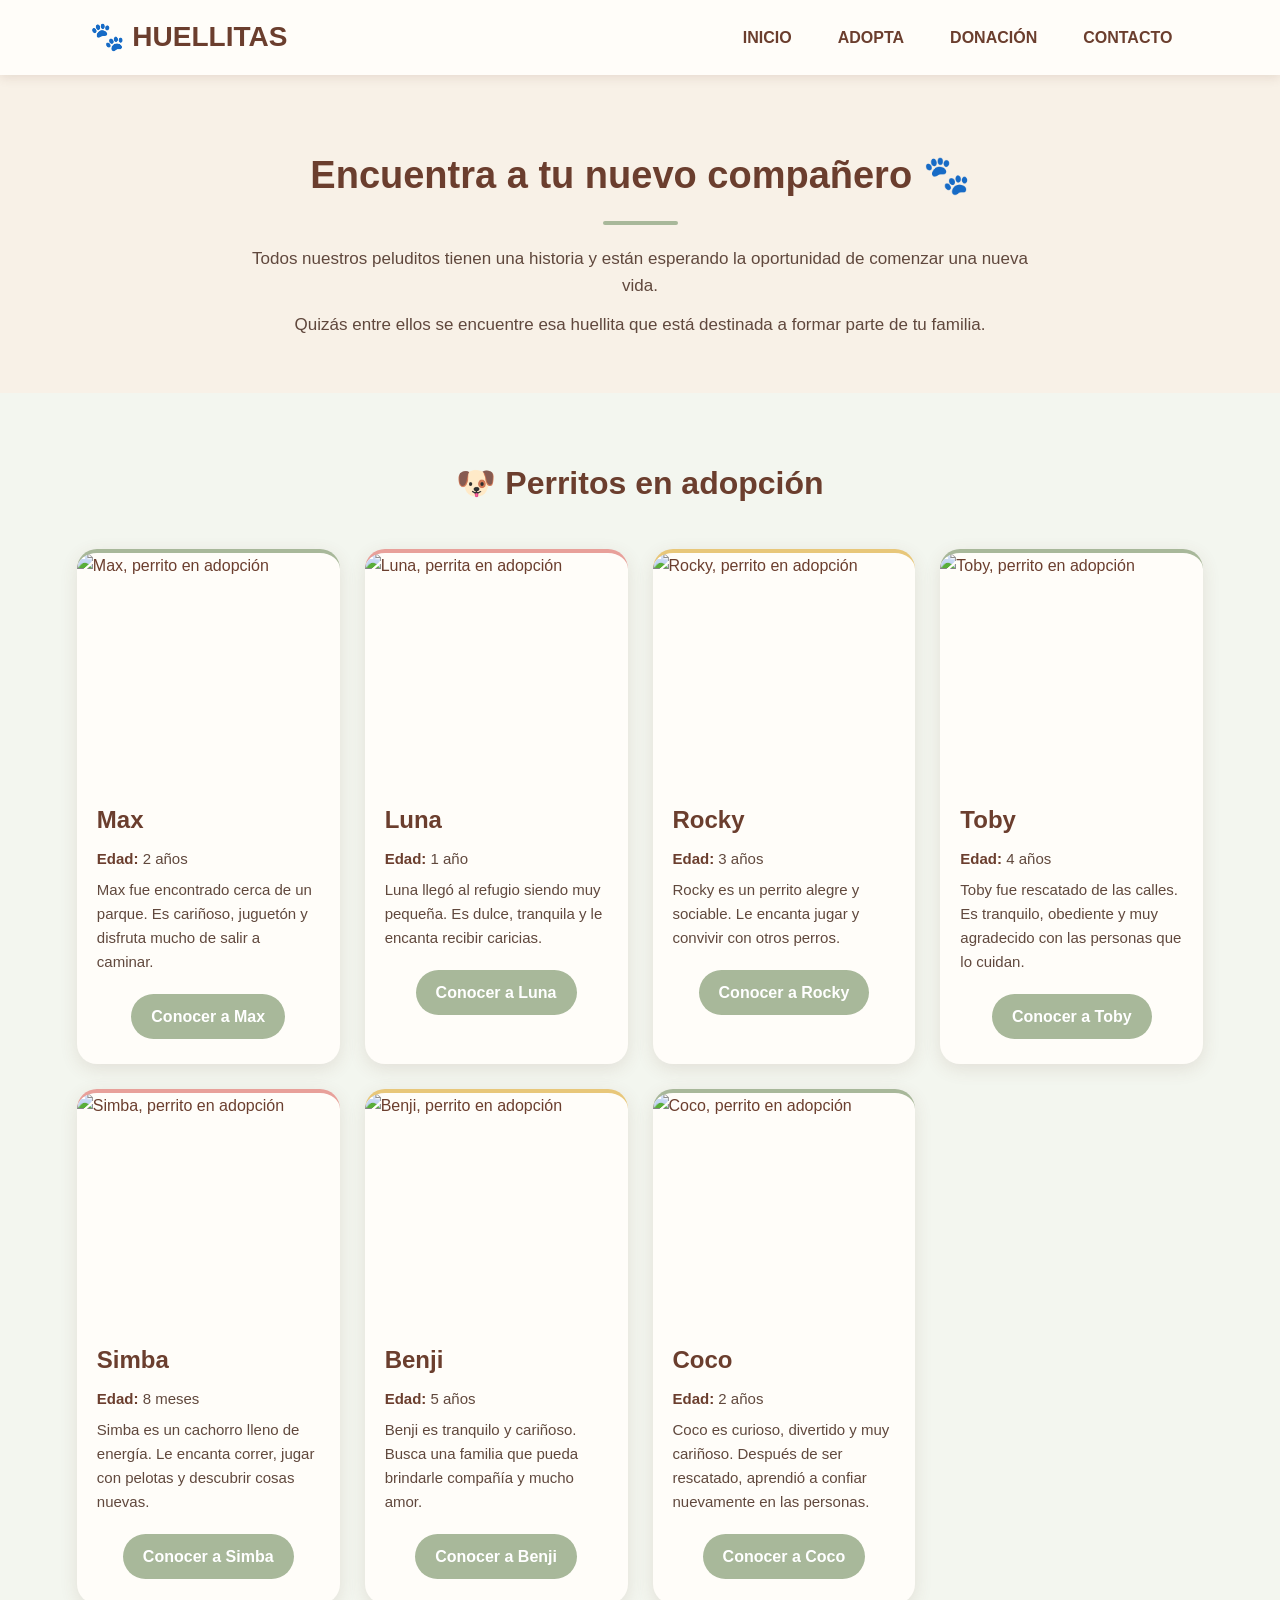
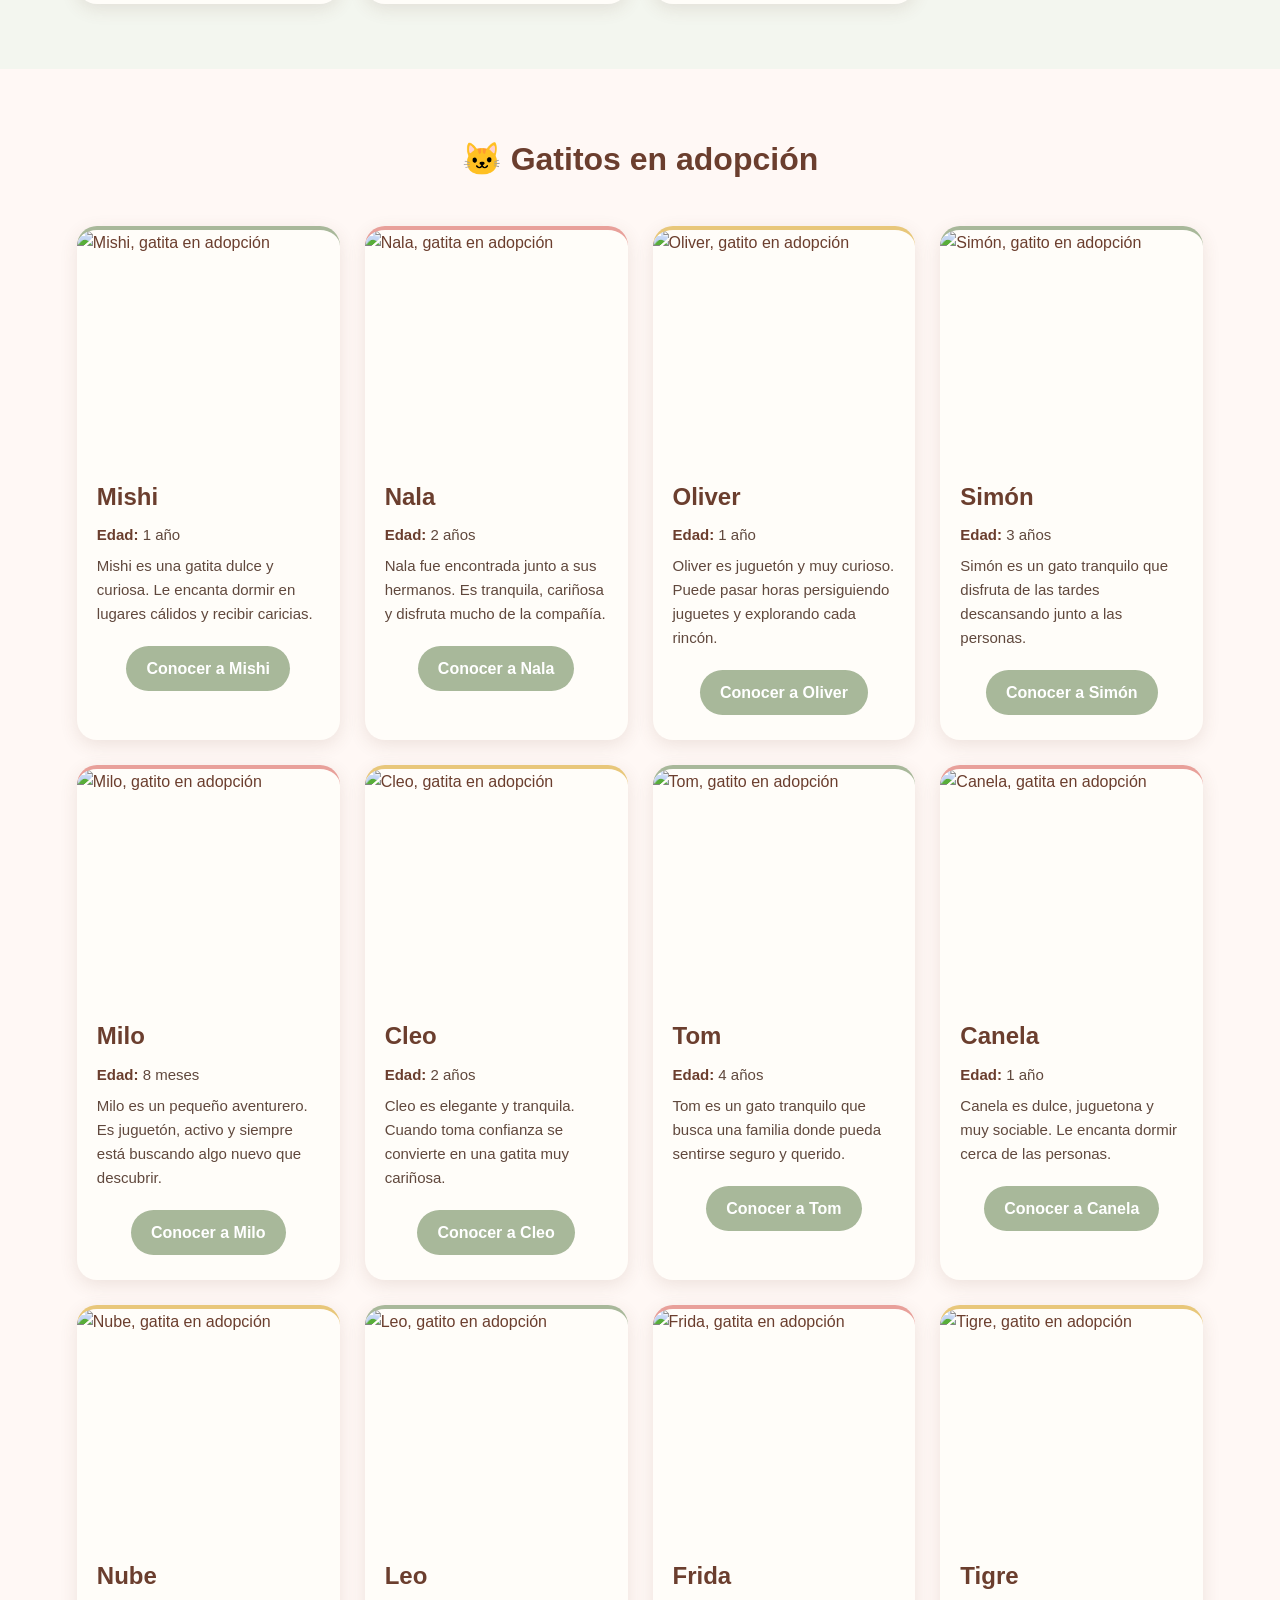
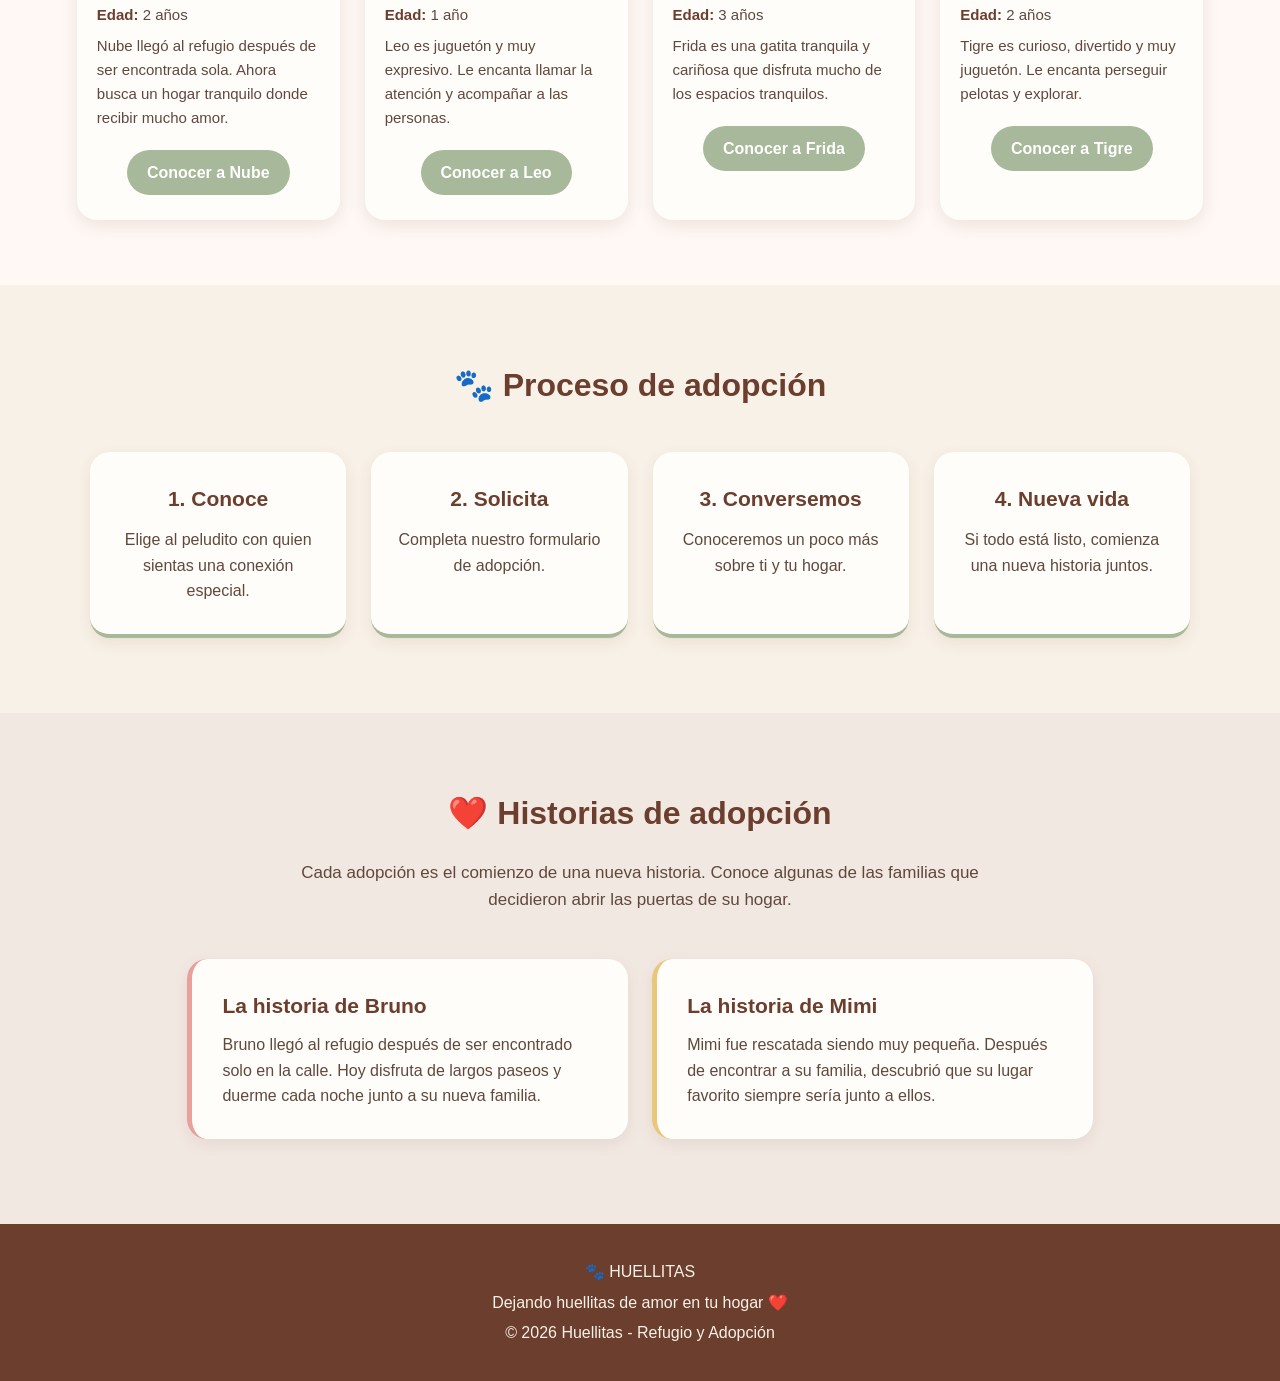
==== adopta.html @ d54c2b48 "Primer avance de Huellitas" ====
<!DOCTYPE html>
<html lang="es">

<head>
    <meta charset="UTF-8">
    <meta name="viewport" content="width=device-width, initial-scale=1.0">

    <title>Adopta | Huellitas</title>

    <link rel="stylesheet" href="/css/adopta.css">
</head>

<body>

    <!-- BARRA DE NAVEGACIÓN -->
    <header>

        <nav>

            <h2>🐾 HUELLITAS</h2>

            <ul>
                <li><a href="index.html">INICIO</a></li>
                <li><a href="adopta.html">ADOPTA</a></li>
                <li><a href="donacion.html">DONACIÓN</a></li>
                <li><a href="contacto.html">CONTACTO</a></li>
            </ul>

        </nav>

    </header>


    <!-- PRESENTACIÓN -->
    <main>

        <section class="introduccion-adopta">

            <h1>Encuentra a tu nuevo compañero 🐾</h1>

            <p>
                Todos nuestros peluditos tienen una historia y están
                esperando la oportunidad de comenzar una nueva vida.
            </p>

            <p>
                Quizás entre ellos se encuentre esa huellita que está
                destinada a formar parte de tu familia.
            </p>

        </section>


        <!-- ==================== -->
        <!--       PERRITOS       -->
        <!-- ==================== -->

        <section class="perritos">

            <h2>🐶 Perritos en adopción</h2>

            <div class="contenedor-mascotas">


                <!-- MAX -->
                <article class="tarjeta-mascota">

                    <img src="/images/perritos/max.jpg"
                         alt="Max, perrito en adopción">

                    <h3>Max</h3>

                    <p><strong>Edad:</strong> 2 años</p>

                    <p>
                        Max fue encontrado cerca de un parque.
                        Es cariñoso, juguetón y disfruta mucho
                        de salir a caminar.
                    </p>

                    <a href="max.html">
                        Conocer a Max
                    </a>

                </article>


                <!-- LUNA -->
                <article class="tarjeta-mascota">

                    <img src="/images/perritos/luna.jpg"
                         alt="Luna, perrita en adopción">

                    <h3>Luna</h3>

                    <p><strong>Edad:</strong> 1 año</p>

                    <p>
                        Luna llegó al refugio siendo muy pequeña.
                        Es dulce, tranquila y le encanta recibir
                        caricias.
                    </p>

                    <a href="luna.html">
                        Conocer a Luna
                    </a>

                </article>


                <!-- ROCKY -->
                <article class="tarjeta-mascota">

                    <img src="/images/perritos/rocky.jpg"
                         alt="Rocky, perrito en adopción">

                    <h3>Rocky</h3>

                    <p><strong>Edad:</strong> 3 años</p>

                    <p>
                        Rocky es un perrito alegre y sociable.
                        Le encanta jugar y convivir con otros
                        perros.
                    </p>

                    <a href="rocky.html">
                        Conocer a Rocky
                    </a>

                </article>


                <!-- TOBY -->
                <article class="tarjeta-mascota">

                    <img src="/images/perritos/toby.jpg"
                         alt="Toby, perrito en adopción">

                    <h3>Toby</h3>

                    <p><strong>Edad:</strong> 4 años</p>

                    <p>
                        Toby fue rescatado de las calles.
                        Es tranquilo, obediente y muy agradecido
                        con las personas que lo cuidan.
                    </p>

                    <a href="toby.html">
                        Conocer a Toby
                    </a>

                </article>


                <!-- SIMBA -->
                <article class="tarjeta-mascota">

                    <img src="/images/perritos/simba.jpg"
                         alt="Simba, perrito en adopción">

                    <h3>Simba</h3>

                    <p><strong>Edad:</strong> 8 meses</p>

                    <p>
                        Simba es un cachorro lleno de energía.
                        Le encanta correr, jugar con pelotas y
                        descubrir cosas nuevas.
                    </p>

                    <a href="simba.html">
                        Conocer a Simba
                    </a>

                </article>


                <!-- BENJI -->
                <article class="tarjeta-mascota">

                    <img src="/images/perritos/benji.jpg"
                         alt="Benji, perrito en adopción">

                    <h3>Benji</h3>

                    <p><strong>Edad:</strong> 5 años</p>

                    <p>
                        Benji es tranquilo y cariñoso.
                        Busca una familia que pueda brindarle
                        compañía y mucho amor.
                    </p>

                    <a href="benji.html">
                        Conocer a Benji
                    </a>

                </article>


                <!-- COCO -->
                <article class="tarjeta-mascota">

                    <img src="/images/perritos/coco.jpg"
                         alt="Coco, perrito en adopción">

                    <h3>Coco</h3>

                    <p><strong>Edad:</strong> 2 años</p>

                    <p>
                        Coco es curioso, divertido y muy cariñoso.
                        Después de ser rescatado, aprendió a confiar
                        nuevamente en las personas.
                    </p>

                    <a href="coco.html">
                        Conocer a Coco
                    </a>

                </article>

            </div>

        </section>


        <!-- ==================== -->
        <!--       GATITOS        -->
        <!-- ==================== -->

        <section class="gatitos">

            <h2>🐱 Gatitos en adopción</h2>

            <div class="contenedor-mascotas">


                <!-- MISHI -->
                <article class="tarjeta-mascota">

                    <img src="/images/gatitos/mishi.jpg"
                         alt="Mishi, gatita en adopción">

                    <h3>Mishi</h3>

                    <p><strong>Edad:</strong> 1 año</p>

                    <p>
                        Mishi es una gatita dulce y curiosa.
                        Le encanta dormir en lugares cálidos
                        y recibir caricias.
                    </p>

                    <a href="mishi.html">
                        Conocer a Mishi
                    </a>

                </article>


                <!-- NALA -->
                <article class="tarjeta-mascota">

                    <img src="/images/gatitos/nala.jpg"
                         alt="Nala, gatita en adopción">

                    <h3>Nala</h3>

                    <p><strong>Edad:</strong> 2 años</p>

                    <p>
                        Nala fue encontrada junto a sus hermanos.
                        Es tranquila, cariñosa y disfruta mucho
                        de la compañía.
                    </p>

                    <a href="nala.html">
                        Conocer a Nala
                    </a>

                </article>


                <!-- OLIVER -->
                <article class="tarjeta-mascota">

                    <img src="/images/gatitos/oliver.jpg"
                         alt="Oliver, gatito en adopción">

                    <h3>Oliver</h3>

                    <p><strong>Edad:</strong> 1 año</p>

                    <p>
                        Oliver es juguetón y muy curioso.
                        Puede pasar horas persiguiendo juguetes
                        y explorando cada rincón.
                    </p>

                    <a href="oliver.html">
                        Conocer a Oliver
                    </a>

                </article>


                <!-- SIMÓN -->
                <article class="tarjeta-mascota">

                    <img src="/images/gatitos/simon.jpg"
                         alt="Simón, gatito en adopción">

                    <h3>Simón</h3>

                    <p><strong>Edad:</strong> 3 años</p>

                    <p>
                        Simón es un gato tranquilo que disfruta
                        de las tardes descansando junto a las
                        personas.
                    </p>

                    <a href="simon.html">
                        Conocer a Simón
                    </a>

                </article>


                <!-- MILO -->
                <article class="tarjeta-mascota">

                    <img src="/images/gatitos/milo.jpg"
                         alt="Milo, gatito en adopción">

                    <h3>Milo</h3>

                    <p><strong>Edad:</strong> 8 meses</p>

                    <p>
                        Milo es un pequeño aventurero.
                        Es juguetón, activo y siempre está
                        buscando algo nuevo que descubrir.
                    </p>

                    <a href="milo.html">
                        Conocer a Milo
                    </a>

                </article>


                <!-- CLEO -->
                <article class="tarjeta-mascota">

                    <img src="/images/gatitos/cleo.jpg"
                         alt="Cleo, gatita en adopción">

                    <h3>Cleo</h3>

                    <p><strong>Edad:</strong> 2 años</p>

                    <p>
                        Cleo es elegante y tranquila.
                        Cuando toma confianza se convierte
                        en una gatita muy cariñosa.
                    </p>

                    <a href="cleo.html">
                        Conocer a Cleo
                    </a>

                </article>


                <!-- TOM -->
                <article class="tarjeta-mascota">

                    <img src="/images/gatitos/tom.jpg"
                         alt="Tom, gatito en adopción">

                    <h3>Tom</h3>

                    <p><strong>Edad:</strong> 4 años</p>

                    <p>
                        Tom es un gato tranquilo que busca
                        una familia donde pueda sentirse
                        seguro y querido.
                    </p>

                    <a href="tom.html">
                        Conocer a Tom
                    </a>

                </article>


                <!-- CANELA -->
                <article class="tarjeta-mascota">

                    <img src="/images/gatitos/canela.jpg"
                         alt="Canela, gatita en adopción">

                    <h3>Canela</h3>

                    <p><strong>Edad:</strong> 1 año</p>

                    <p>
                        Canela es dulce, juguetona y muy
                        sociable. Le encanta dormir cerca
                        de las personas.
                    </p>

                    <a href="canela.html">
                        Conocer a Canela
                    </a>

                </article>


                <!-- NUBE -->
                <article class="tarjeta-mascota">

                    <img src="/images/gatitos/nube.jpg"
                         alt="Nube, gatita en adopción">

                    <h3>Nube</h3>

                    <p><strong>Edad:</strong> 2 años</p>

                    <p>
                        Nube llegó al refugio después de ser
                        encontrada sola. Ahora busca un hogar
                        tranquilo donde recibir mucho amor.
                    </p>

                    <a href="nube.html">
                        Conocer a Nube
                    </a>

                </article>


                <!-- LEO -->
                <article class="tarjeta-mascota">

                    <img src="/images/gatitos/leo.jpg"
                         alt="Leo, gatito en adopción">

                    <h3>Leo</h3>

                    <p><strong>Edad:</strong> 1 año</p>

                    <p>
                        Leo es juguetón y muy expresivo.
                        Le encanta llamar la atención y
                        acompañar a las personas.
                    </p>

                    <a href="leo.html">
                        Conocer a Leo
                    </a>

                </article>


                <!-- FRIDA -->
                <article class="tarjeta-mascota">

                    <img src="/images/gatitos/frida.jpg"
                         alt="Frida, gatita en adopción">

                    <h3>Frida</h3>

                    <p><strong>Edad:</strong> 3 años</p>

                    <p>
                        Frida es una gatita tranquila y
                        cariñosa que disfruta mucho de los
                        espacios tranquilos.
                    </p>

                    <a href="frida.html">
                        Conocer a Frida
                    </a>

                </article>


                <!-- TIGRE -->
                <article class="tarjeta-mascota">

                    <img src="/images/gatitos/tigre.jpg"
                         alt="Tigre, gatito en adopción">

                    <h3>Tigre</h3>

                    <p><strong>Edad:</strong> 2 años</p>

                    <p>
                        Tigre es curioso, divertido y muy
                        juguetón. Le encanta perseguir
                        pelotas y explorar.
                    </p>

                    <a href="tigre.html">
                        Conocer a Tigre
                    </a>

                </article>

            </div>

        </section>


        <!-- PROCESO DE ADOPCIÓN -->

        <section class="proceso-adopcion">

            <h2>🐾 Proceso de adopción</h2>

            <div class="pasos">

                <article>
                    <h3>1. Conoce</h3>
                    <p>
                        Elige al peludito con quien sientas
                        una conexión especial.
                    </p>
                </article>

                <article>
                    <h3>2. Solicita</h3>
                    <p>
                        Completa nuestro formulario de
                        adopción.
                    </p>
                </article>

                <article>
                    <h3>3. Conversemos</h3>
                    <p>
                        Conoceremos un poco más sobre ti
                        y tu hogar.
                    </p>
                </article>

                <article>
                    <h3>4. Nueva vida</h3>
                    <p>
                        Si todo está listo, comienza una
                        nueva historia juntos.
                    </p>
                </article>

            </div>

        </section>


        <!-- HISTORIAS DE ADOPCIÓN -->

        <section class="historias-adopcion">

            <h2>❤️ Historias de adopción</h2>

            <p>
                Cada adopción es el comienzo de una nueva historia.
                Conoce algunas de las familias que decidieron abrir
                las puertas de su hogar.
            </p>

            <article>
                <h3>La historia de Bruno</h3>

                <p>
                    Bruno llegó al refugio después de ser encontrado
                    solo en la calle. Hoy disfruta de largos paseos
                    y duerme cada noche junto a su nueva familia.
                </p>
            </article>

            <article>
                <h3>La historia de Mimi</h3>

                <p>
                    Mimi fue rescatada siendo muy pequeña.
                    Después de encontrar a su familia, descubrió
                    que su lugar favorito siempre sería junto a ellos.
                </p>
            </article>

        </section>

    </main>


    <!-- PIE DE PÁGINA -->

    <footer>

        <p>🐾 HUELLITAS</p>

        <p>Dejando huellitas de amor en tu hogar ❤️</p>

        <p>© 2026 Huellitas - Refugio y Adopción</p>

    </footer>

</body>

</html>
---- css/adopta.css ----
/* ============================= */
/*      PALETA DE HUELLITAS      */
/* ============================= */

:root {
    --marron: #6B3E2E;
    --crema: #F8F1E7;
    --durazno: #E9A77B;
    --verde: #A8B89A;
    --verde-claro: #E8F0E4;
    --rosa: #E8A09A;
    --azul: #9EADD0;
    --amarillo: #E8C77A;
    --blanco: #FFFDF9;
}


/* ============================= */
/*      CONFIGURACIÓN GENERAL    */
/* ============================= */

* {
    box-sizing: border-box;
    margin: 0;
    padding: 0;
}

body {
    background-color: var(--crema);
    color: var(--marron);
    font-family: Arial, sans-serif;
    line-height: 1.6;
}


/* ============================= */
/*       BARRA DE NAVEGACIÓN     */
/* ============================= */

header {
    background-color: var(--blanco);
    padding: 15px 7%;
    box-shadow: 0 3px 10px rgba(107, 62, 46, 0.12);
}

nav {
    display: flex;
    align-items: center;
    justify-content: space-between;

    max-width: 1200px;
    margin: auto;
}

nav h2 {
    color: var(--marron);
    font-size: 28px;
}

nav ul {
    list-style: none;

    display: flex;
    gap: 10px;
}

nav ul li a {
    text-decoration: none;

    color: var(--marron);
    font-weight: bold;

    padding: 10px 18px;

    border-radius: 25px;

    transition: 0.3s;
}

nav ul li a:hover {
    background-color: var(--verde);
    color: white;
}


/* ============================= */
/*       INTRODUCCIÓN ADOPTA     */
/* ============================= */

.introduccion-adopta {
    text-align: center;

    max-width: 850px;

    margin: 70px auto 55px;

    padding: 0 25px;
}

.introduccion-adopta h1 {
    color: var(--marron);

    font-size: 38px;

    margin-bottom: 20px;
}

.introduccion-adopta h1::after {
    content: "";

    display: block;

    width: 75px;
    height: 4px;

    background-color: var(--verde);

    margin: 15px auto;

    border-radius: 10px;
}

.introduccion-adopta p {
    color: #60483D;

    font-size: 17px;

    margin-bottom: 12px;
}


/* ============================= */
/*       SECCIÓN PERRITOS        */
/* ============================= */

.perritos {
    padding: 65px 6%;

    background-color: #F3F6EF;
}

.perritos > h2,
.gatitos > h2 {
    text-align: center;

    color: var(--marron);

    font-size: 32px;

    margin-bottom: 40px;
}


/* ============================= */
/*        SECCIÓN GATITOS        */
/* ============================= */

.gatitos {
    padding: 65px 6%;

    background-color: #FFF8F5;
}


/* ============================= */
/*       CONTENEDOR TARJETAS     */
/* ============================= */

.contenedor-mascotas {
    display: grid;

    grid-template-columns: repeat(4, 1fr);

    gap: 25px;

    max-width: 1250px;

    margin: auto;
}


/* ============================= */
/*       TARJETAS MASCOTAS       */
/* ============================= */

.tarjeta-mascota {
    background-color: var(--blanco);

    border-radius: 20px;

    overflow: hidden;

    box-shadow: 0 5px 18px rgba(107, 62, 46, 0.12);

    transition: transform 0.3s, box-shadow 0.3s;

    padding-bottom: 25px;
}


/* Efecto al pasar el mouse */

.tarjeta-mascota:hover {
    transform: translateY(-8px);

    box-shadow: 0 10px 25px rgba(107, 62, 46, 0.18);
}


/* ============================= */
/*            IMÁGENES           */
/* ============================= */

.tarjeta-mascota img {
    width: 100%;

    height: 230px;

    object-fit: cover;

    display: block;
}


/* ============================= */
/*       INFORMACIÓN TARJETA     */
/* ============================= */

.tarjeta-mascota h3 {
    color: var(--marron);

    font-size: 24px;

    margin: 18px 20px 5px;
}

.tarjeta-mascota p {
    color: #60483D;

    font-size: 15px;

    margin: 7px 20px;
}

.tarjeta-mascota p strong {
    color: var(--marron);
}


/* ============================= */
/*       BOTÓN CONOCER            */
/* ============================= */

.tarjeta-mascota a {
    display: block;

    width: fit-content;

    margin: 20px auto 0;

    padding: 10px 20px;

    background-color: var(--verde);

    color: white;

    text-decoration: none;

    font-weight: bold;

    border-radius: 25px;

    transition: 0.3s;
}

.tarjeta-mascota a:hover {
    background-color: var(--marron);

    transform: translateY(-2px);
}


/* ============================= */
/*    COLORES ALTERNADOS          */
/* ============================= */

/* Algunas tarjetas tendrán pequeños detalles de otros colores */

.tarjeta-mascota:nth-child(3n + 1) {
    border-top: 4px solid var(--verde);
}

.tarjeta-mascota:nth-child(3n + 2) {
    border-top: 4px solid var(--rosa);
}

.tarjeta-mascota:nth-child(3n + 3) {
    border-top: 4px solid var(--amarillo);
}


/* ============================= */
/*       PROCESO ADOPCIÓN        */
/* ============================= */

.proceso-adopcion {
    padding: 75px 6%;

    background-color: var(--crema);

    text-align: center;
}

.proceso-adopcion h2 {
    color: var(--marron);

    font-size: 32px;

    margin-bottom: 40px;
}


/* Contenedor de pasos */

.pasos {
    display: grid;

    grid-template-columns: repeat(4, 1fr);

    gap: 25px;

    max-width: 1100px;

    margin: auto;
}


/* Cada paso */

.pasos article {
    background-color: var(--blanco);

    padding: 30px 20px;

    border-radius: 20px;

    box-shadow: 0 5px 15px rgba(107, 62, 46, 0.09);

    border-bottom: 4px solid var(--verde);

    transition: 0.3s;
}

.pasos article:hover {
    transform: translateY(-5px);
}

.pasos h3 {
    color: var(--marron);

    font-size: 21px;

    margin-bottom: 12px;
}

.pasos p {
    color: #60483D;
}


/* ============================= */
/*      HISTORIAS DE ADOPCIÓN    */
/* ============================= */

.historias-adopcion {
    padding: 75px 7%;

    background-color: #F2E8E2;

    text-align: center;
}

.historias-adopcion h2 {
    color: var(--marron);

    font-size: 32px;

    margin-bottom: 20px;
}

.historias-adopcion > p {
    max-width: 700px;

    margin: 0 auto 35px;

    color: #60483D;

    font-size: 17px;
}


/* Historias */

.historias-adopcion article {
    display: inline-block;

    vertical-align: top;

    width: 40%;

    margin: 10px;

    padding: 30px;

    background-color: var(--blanco);

    border-radius: 20px;

    text-align: left;

    box-shadow: 0 5px 15px rgba(107, 62, 46, 0.09);

    border-left: 5px solid var(--rosa);
}

.historias-adopcion article:nth-of-type(2) {
    border-left-color: var(--amarillo);
}

.historias-adopcion article h3 {
    color: var(--marron);

    margin-bottom: 10px;

    font-size: 21px;
}

.historias-adopcion article p {
    color: #60483D;
}


/* ============================= */
/*             FOOTER            */
/* ============================= */

footer {
    background-color: var(--marron);

    color: var(--crema);

    text-align: center;

    padding: 30px 20px;
}

footer p {
    margin: 5px;
}


/* ============================= */
/*          TABLET                */
/* ============================= */

@media (max-width: 1050px) {

    .contenedor-mascotas {
        grid-template-columns: repeat(3, 1fr);
    }

    .pasos {
        grid-template-columns: repeat(2, 1fr);
    }
}


/* ============================= */
/*          TABLET PEQUEÑA        */
/* ============================= */

@media (max-width: 750px) {

    nav {
        flex-direction: column;

        gap: 15px;
    }

    nav ul {
        flex-wrap: wrap;

        justify-content: center;
    }

    .contenedor-mascotas {
        grid-template-columns: repeat(2, 1fr);
    }

    .historias-adopcion article {
        width: 80%;
    }
}


/* ============================= */
/*           CELULAR              */
/* ============================= */

@media (max-width: 500px) {

    nav h2 {
        font-size: 24px;
    }

    nav ul {
        gap: 3px;
    }

    nav ul li a {
        padding: 8px 10px;

        font-size: 13px;
    }

    .introduccion-adopta {
        margin-top: 45px;
    }

    .introduccion-adopta h1 {
        font-size: 29px;
    }

    .perritos,
    .gatitos {
        padding: 50px 20px;
    }

    .perritos > h2,
    .gatitos > h2,
    .proceso-adopcion h2,
    .historias-adopcion h2 {
        font-size: 27px;
    }

    .contenedor-mascotas {
        grid-template-columns: 1fr;
    }

    .tarjeta-mascota {
        max-width: 380px;

        width: 100%;

        margin: auto;
    }

    .tarjeta-mascota img {
        height: 250px;
    }

    .pasos {
        grid-template-columns: 1fr;
    }

    .historias-adopcion article {
        width: 100%;

        margin: 10px 0;
    }

}
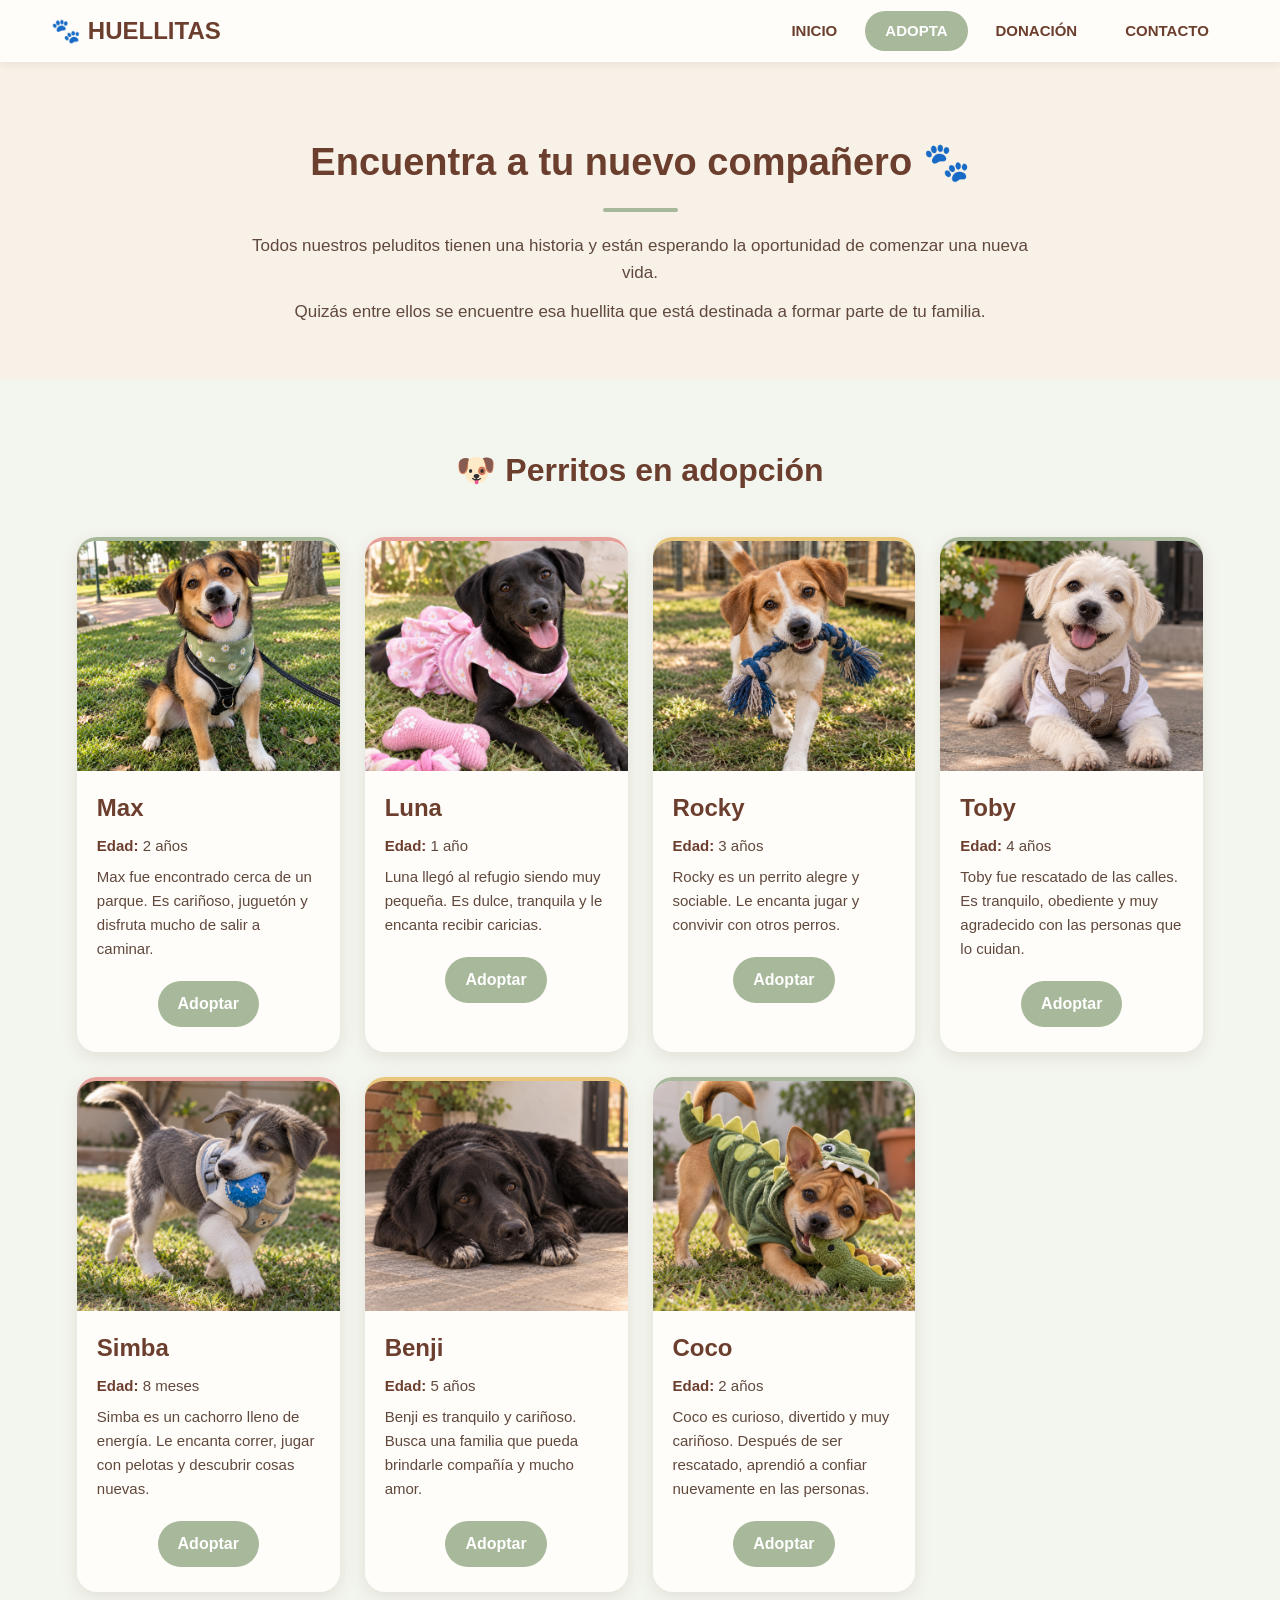
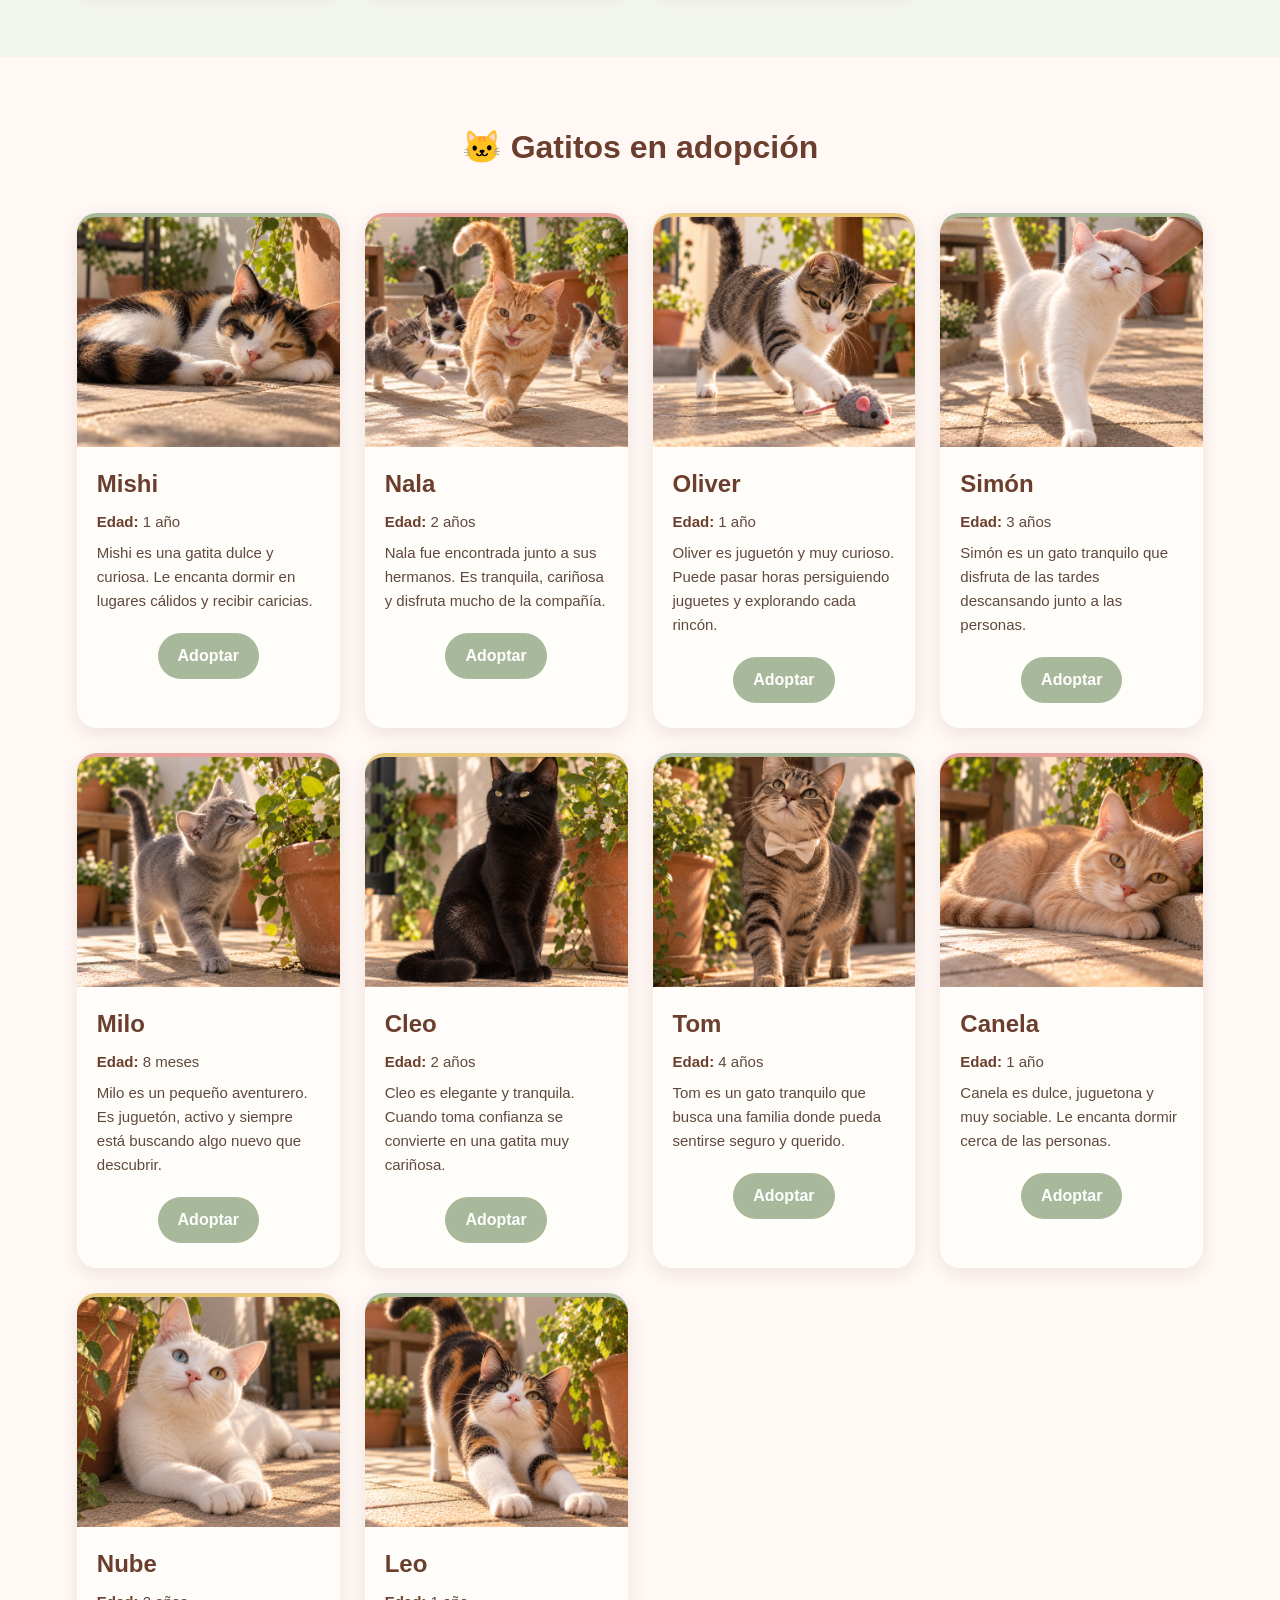
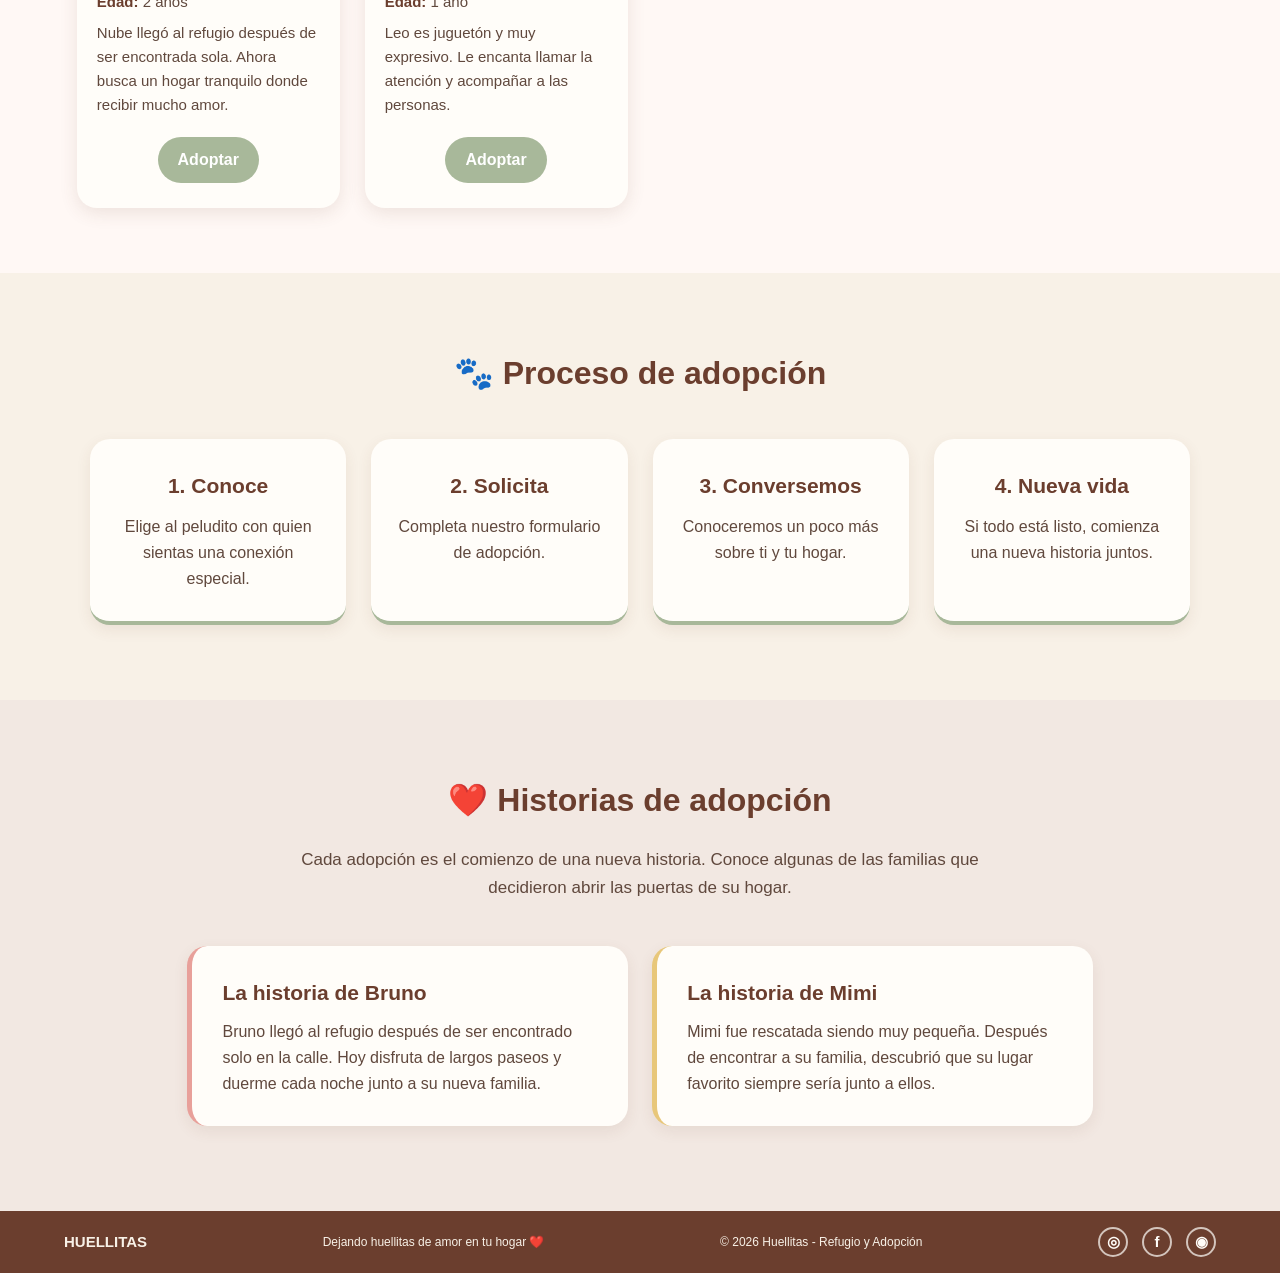
==== commit 949eefb3: "Portadas actualizadas" ====
--- a/adopta.html
+++ b/adopta.html
@@ -4,15 +4,14 @@
 <head>
     <meta charset="UTF-8">
     <meta name="viewport" content="width=device-width, initial-scale=1.0">
-
     <title>Adopta | Huellitas</title>
-
+    <link rel="icon" type="image/png" href="images/favicon.png">
     <link rel="stylesheet" href="/css/adopta.css">
 </head>
 
 <body>
 
-    <!-- BARRA DE NAVEGACIÓN -->
+    <!-- Barra de navegación -->
     <header>
 
         <nav>
@@ -21,7 +20,7 @@
 
             <ul>
                 <li><a href="index.html">INICIO</a></li>
-                <li><a href="adopta.html">ADOPTA</a></li>
+                <li><a href="adopta.html" class="activo">ADOPTA</a></li>
                 <li><a href="donacion.html">DONACIÓN</a></li>
                 <li><a href="contacto.html">CONTACTO</a></li>
             </ul>
@@ -31,7 +30,7 @@
     </header>
 
 
-    <!-- PRESENTACIÓN -->
+    <!-- Presentación -->
     <main>
 
         <section class="introduccion-adopta">
@@ -50,10 +49,7 @@
 
         </section>
 
-
-        <!-- ==================== -->
-        <!--       PERRITOS       -->
-        <!-- ==================== -->
+        <!-- Perritos en adopción -->
 
         <section class="perritos">
 
@@ -65,7 +61,7 @@
                 <!-- MAX -->
                 <article class="tarjeta-mascota">
 
-                    <img src="/images/perritos/max.jpg"
+                    <img src="images/max.png"
                          alt="Max, perrito en adopción">
 
                     <h3>Max</h3>
@@ -78,8 +74,8 @@
                         de salir a caminar.
                     </p>
 
-                    <a href="max.html">
-                        Conocer a Max
+                    <a href="contacto.html">
+                        Adoptar
                     </a>
 
                 </article>
@@ -88,7 +84,7 @@
                 <!-- LUNA -->
                 <article class="tarjeta-mascota">
 
-                    <img src="/images/perritos/luna.jpg"
+                    <img src="images/luna.png"
                          alt="Luna, perrita en adopción">
 
                     <h3>Luna</h3>
@@ -101,8 +97,8 @@
                         caricias.
                     </p>
 
-                    <a href="luna.html">
-                        Conocer a Luna
+                    <a href="contacto.html">
+                        Adoptar
                     </a>
 
                 </article>
@@ -111,7 +107,7 @@
                 <!-- ROCKY -->
                 <article class="tarjeta-mascota">
 
-                    <img src="/images/perritos/rocky.jpg"
+                    <img src="images/rocky.png"
                          alt="Rocky, perrito en adopción">
 
                     <h3>Rocky</h3>
@@ -124,8 +120,8 @@
                         perros.
                     </p>
 
-                    <a href="rocky.html">
-                        Conocer a Rocky
+                    <a href="contacto.html">
+                        Adoptar
                     </a>
 
                 </article>
@@ -134,7 +130,7 @@
                 <!-- TOBY -->
                 <article class="tarjeta-mascota">
 
-                    <img src="/images/perritos/toby.jpg"
+                    <img src="images/toby.png"
                          alt="Toby, perrito en adopción">
 
                     <h3>Toby</h3>
@@ -147,8 +143,8 @@
                         con las personas que lo cuidan.
                     </p>
 
-                    <a href="toby.html">
-                        Conocer a Toby
+                    <a href="contacto.html">
+                        Adoptar
                     </a>
 
                 </article>
@@ -157,7 +153,7 @@
                 <!-- SIMBA -->
                 <article class="tarjeta-mascota">
 
-                    <img src="/images/perritos/simba.jpg"
+                    <img src="images/simba.png"
                          alt="Simba, perrito en adopción">
 
                     <h3>Simba</h3>
@@ -170,8 +166,8 @@
                         descubrir cosas nuevas.
                     </p>
 
-                    <a href="simba.html">
-                        Conocer a Simba
+                    <a href="contacto.html">
+                        Adoptar
                     </a>
 
                 </article>
@@ -180,7 +176,7 @@
                 <!-- BENJI -->
                 <article class="tarjeta-mascota">
 
-                    <img src="/images/perritos/benji.jpg"
+                    <img src="images/benji.png"
                          alt="Benji, perrito en adopción">
 
                     <h3>Benji</h3>
@@ -193,8 +189,8 @@
                         compañía y mucho amor.
                     </p>
 
-                    <a href="benji.html">
-                        Conocer a Benji
+                    <a href="contacto.html">
+                        Adoptar
                     </a>
 
                 </article>
@@ -203,7 +199,7 @@
                 <!-- COCO -->
                 <article class="tarjeta-mascota">
 
-                    <img src="/images/perritos/coco.jpg"
+                    <img src="images/coco.png"
                          alt="Coco, perrito en adopción">
 
                     <h3>Coco</h3>
@@ -216,8 +212,8 @@
                         nuevamente en las personas.
                     </p>
 
-                    <a href="coco.html">
-                        Conocer a Coco
+                    <a href="contacto.html">
+                        Adoptar
                     </a>
 
                 </article>
@@ -226,10 +222,7 @@
 
         </section>
 
-
-        <!-- ==================== -->
-        <!--       GATITOS        -->
-        <!-- ==================== -->
+        <!-- Gatitos en adopción -->
 
         <section class="gatitos">
 
@@ -241,7 +234,7 @@
                 <!-- MISHI -->
                 <article class="tarjeta-mascota">
 
-                    <img src="/images/gatitos/mishi.jpg"
+                    <img src="images/mishi.png"
                          alt="Mishi, gatita en adopción">
 
                     <h3>Mishi</h3>
@@ -254,8 +247,8 @@
                         y recibir caricias.
                     </p>
 
-                    <a href="mishi.html">
-                        Conocer a Mishi
+                    <a href="contacto.html">
+                        Adoptar
                     </a>
 
                 </article>
@@ -264,7 +257,7 @@
                 <!-- NALA -->
                 <article class="tarjeta-mascota">
 
-                    <img src="/images/gatitos/nala.jpg"
+                    <img src="images/nala.png"
                          alt="Nala, gatita en adopción">
 
                     <h3>Nala</h3>
@@ -277,8 +270,8 @@
                         de la compañía.
                     </p>
 
-                    <a href="nala.html">
-                        Conocer a Nala
+                    <a href="contacto.html">
+                        Adoptar
                     </a>
 
                 </article>
@@ -287,7 +280,7 @@
                 <!-- OLIVER -->
                 <article class="tarjeta-mascota">
 
-                    <img src="/images/gatitos/oliver.jpg"
+                    <img src="images/oliver.png"
                          alt="Oliver, gatito en adopción">
 
                     <h3>Oliver</h3>
@@ -300,8 +293,8 @@
                         y explorando cada rincón.
                     </p>
 
-                    <a href="oliver.html">
-                        Conocer a Oliver
+                    <a href="contacto.html">
+                        Adoptar
                     </a>
 
                 </article>
@@ -310,7 +303,7 @@
                 <!-- SIMÓN -->
                 <article class="tarjeta-mascota">
 
-                    <img src="/images/gatitos/simon.jpg"
+                    <img src="images/simon.png"
                          alt="Simón, gatito en adopción">
 
                     <h3>Simón</h3>
@@ -323,8 +316,8 @@
                         personas.
                     </p>
 
-                    <a href="simon.html">
-                        Conocer a Simón
+                    <a href="contacto.html">
+                        Adoptar
                     </a>
 
                 </article>
@@ -333,7 +326,7 @@
                 <!-- MILO -->
                 <article class="tarjeta-mascota">
 
-                    <img src="/images/gatitos/milo.jpg"
+                    <img src="images/milo.png"
                          alt="Milo, gatito en adopción">
 
                     <h3>Milo</h3>
@@ -346,8 +339,8 @@
                         buscando algo nuevo que descubrir.
                     </p>
 
-                    <a href="milo.html">
-                        Conocer a Milo
+                    <a href="contacto.html">
+                        Adoptar
                     </a>
 
                 </article>
@@ -356,7 +349,7 @@
                 <!-- CLEO -->
                 <article class="tarjeta-mascota">
 
-                    <img src="/images/gatitos/cleo.jpg"
+                    <img src="/images/cleo.png"
                          alt="Cleo, gatita en adopción">
 
                     <h3>Cleo</h3>
@@ -369,8 +362,8 @@
                         en una gatita muy cariñosa.
                     </p>
 
-                    <a href="cleo.html">
-                        Conocer a Cleo
+                    <a href="contacto.html">
+                        Adoptar
                     </a>
 
                 </article>
@@ -379,7 +372,7 @@
                 <!-- TOM -->
                 <article class="tarjeta-mascota">
 
-                    <img src="/images/gatitos/tom.jpg"
+                    <img src="images/tom.png"
                          alt="Tom, gatito en adopción">
 
                     <h3>Tom</h3>
@@ -392,8 +385,8 @@
                         seguro y querido.
                     </p>
 
-                    <a href="tom.html">
-                        Conocer a Tom
+                    <a href="contacto.html">
+                        Adoptar
                     </a>
 
                 </article>
@@ -402,7 +395,7 @@
                 <!-- CANELA -->
                 <article class="tarjeta-mascota">
 
-                    <img src="/images/gatitos/canela.jpg"
+                    <img src="images/canela.png"
                          alt="Canela, gatita en adopción">
 
                     <h3>Canela</h3>
@@ -415,8 +408,8 @@
                         de las personas.
                     </p>
 
-                    <a href="canela.html">
-                        Conocer a Canela
+                    <a href="contacto.html">
+                        Adoptar
                     </a>
 
                 </article>
@@ -425,7 +418,7 @@
                 <!-- NUBE -->
                 <article class="tarjeta-mascota">
 
-                    <img src="/images/gatitos/nube.jpg"
+                    <img src="images/nube.png"
                          alt="Nube, gatita en adopción">
 
                     <h3>Nube</h3>
@@ -438,8 +431,8 @@
                         tranquilo donde recibir mucho amor.
                     </p>
 
-                    <a href="nube.html">
-                        Conocer a Nube
+                    <a href="contacto.html">
+                        Adoptar
                     </a>
 
                 </article>
@@ -448,7 +441,7 @@
                 <!-- LEO -->
                 <article class="tarjeta-mascota">
 
-                    <img src="/images/gatitos/leo.jpg"
+                    <img src="images/leo.png"
                          alt="Leo, gatito en adopción">
 
                     <h3>Leo</h3>
@@ -461,54 +454,8 @@
                         acompañar a las personas.
                     </p>
 
-                    <a href="leo.html">
-                        Conocer a Leo
-                    </a>
-
-                </article>
-
-
-                <!-- FRIDA -->
-                <article class="tarjeta-mascota">
-
-                    <img src="/images/gatitos/frida.jpg"
-                         alt="Frida, gatita en adopción">
-
-                    <h3>Frida</h3>
-
-                    <p><strong>Edad:</strong> 3 años</p>
-
-                    <p>
-                        Frida es una gatita tranquila y
-                        cariñosa que disfruta mucho de los
-                        espacios tranquilos.
-                    </p>
-
-                    <a href="frida.html">
-                        Conocer a Frida
-                    </a>
-
-                </article>
-
-
-                <!-- TIGRE -->
-                <article class="tarjeta-mascota">
-
-                    <img src="/images/gatitos/tigre.jpg"
-                         alt="Tigre, gatito en adopción">
-
-                    <h3>Tigre</h3>
-
-                    <p><strong>Edad:</strong> 2 años</p>
-
-                    <p>
-                        Tigre es curioso, divertido y muy
-                        juguetón. Le encanta perseguir
-                        pelotas y explorar.
-                    </p>
-
-                    <a href="tigre.html">
-                        Conocer a Tigre
+                    <a href="contacto.html">
+                        Adoptar
                     </a>
 
                 </article>
@@ -518,7 +465,7 @@
         </section>
 
 
-        <!-- PROCESO DE ADOPCIÓN -->
+        <!-- Proceso de adopción -->
 
         <section class="proceso-adopcion">
 
@@ -563,7 +510,7 @@
         </section>
 
 
-        <!-- HISTORIAS DE ADOPCIÓN -->
+        <!-- Historias de adopción -->
 
         <section class="historias-adopcion">
 
@@ -599,17 +546,18 @@
 
     </main>
 
-
-    <!-- PIE DE PÁGINA -->
-
     <footer>
-
-        <p>🐾 HUELLITAS</p>
+        <p class="footer-logo">HUELLITAS</p>
 
         <p>Dejando huellitas de amor en tu hogar ❤️</p>
 
         <p>© 2026 Huellitas - Refugio y Adopción</p>
 
+        <div class="redes">
+            <a href="https://www.instagram.com/" target="_blank" rel="noopener noreferrer" aria-label="Instagram">◎</a>
+            <a href="https://www.facebook.com/" target="_blank" rel="noopener noreferrer" aria-label="Facebook">f</a>
+            <a href="https://www.whatsapp.com/" target="_blank" rel="noopener noreferrer" aria-label="WhatsApp">◉</a>
+        </div>
     </footer>
 
 </body>
--- a/css/adopta.css
+++ b/css/adopta.css
@@ -1,7 +1,4 @@
-/* ============================= */
-/*      PALETA DE HUELLITAS      */
-/* ============================= */
-
+/* Paleta de colores */
 :root {
     --marron: #6B3E2E;
     --crema: #F8F1E7;
@@ -14,11 +11,6 @@
     --blanco: #FFFDF9;
 }
 
-
-/* ============================= */
-/*      CONFIGURACIÓN GENERAL    */
-/* ============================= */
-
 * {
     box-sizing: border-box;
     margin: 0;
@@ -32,60 +24,66 @@
     line-height: 1.6;
 }
 
-
-/* ============================= */
-/*       BARRA DE NAVEGACIÓN     */
-/* ============================= */
+/* Barra de navegación */
 
 header {
     background-color: var(--blanco);
-    padding: 15px 7%;
-    box-shadow: 0 3px 10px rgba(107, 62, 46, 0.12);
+    padding: 7px 4%;
+    box-shadow: 0 2px 8px rgba(107, 62, 46, 0.10);
+    position: relative;
+    z-index: 2;
 }
 
 nav {
+    max-width: 1250px;
+    min-height: 48px;
+    margin: auto;
     display: flex;
     align-items: center;
     justify-content: space-between;
-
-    max-width: 1200px;
-    margin: auto;
-}
-
-nav h2 {
-    color: var(--marron);
-    font-size: 28px;
+    gap: 25px;
+}
+
+.logo {
+    display: inline-flex;
+    align-items: center;
+    gap: 8px;
+    color: var(--marron);
+    font-size: 30px;
+    font-weight: 800;
+    text-decoration: none;
+    white-space: nowrap;
+}
+
+.logo span {
+    font-size: 35px;
 }
 
 nav ul {
+    display: flex;
+    align-items: center;
+    gap: 8px;
     list-style: none;
-
-    display: flex;
-    gap: 10px;
 }
 
 nav ul li a {
+    display: block;
+    padding: 8px 20px;
+    border-radius: 25px;
+    color: var(--marron);
+    font-size: 15px;
+    font-weight: bold;
     text-decoration: none;
-
-    color: var(--marron);
-    font-weight: bold;
-
-    padding: 10px 18px;
-
-    border-radius: 25px;
-
-    transition: 0.3s;
-}
-
+    transition: background-color 0.25s, color 0.25s;
+}
+
+nav ul li a.activo,
 nav ul li a:hover {
-    background-color: var(--verde);
+    background-color: #A8B89A;
     color: white;
 }
 
-
-/* ============================= */
-/*       INTRODUCCIÓN ADOPTA     */
-/* ============================= */
+/* Introducción */
 
 .introduccion-adopta {
     text-align: center;
@@ -128,10 +126,7 @@
     margin-bottom: 12px;
 }
 
-
-/* ============================= */
-/*       SECCIÓN PERRITOS        */
-/* ============================= */
+/* Sección Perritos */
 
 .perritos {
     padding: 65px 6%;
@@ -150,10 +145,7 @@
     margin-bottom: 40px;
 }
 
-
-/* ============================= */
-/*        SECCIÓN GATITOS        */
-/* ============================= */
+/* Sección Gatitos */
 
 .gatitos {
     padding: 65px 6%;
@@ -161,10 +153,7 @@
     background-color: #FFF8F5;
 }
 
-
-/* ============================= */
-/*       CONTENEDOR TARJETAS     */
-/* ============================= */
+/* Contenedor de tarjetas */
 
 .contenedor-mascotas {
     display: grid;
@@ -179,10 +168,6 @@
 }
 
 
-/* ============================= */
-/*       TARJETAS MASCOTAS       */
-/* ============================= */
-
 .tarjeta-mascota {
     background-color: var(--blanco);
 
@@ -198,18 +183,13 @@
 }
 
 
-/* Efecto al pasar el mouse */
-
 .tarjeta-mascota:hover {
     transform: translateY(-8px);
 
     box-shadow: 0 10px 25px rgba(107, 62, 46, 0.18);
 }
 
-
-/* ============================= */
-/*            IMÁGENES           */
-/* ============================= */
+/* Imágenes */
 
 .tarjeta-mascota img {
     width: 100%;
@@ -221,10 +201,7 @@
     display: block;
 }
 
-
-/* ============================= */
-/*       INFORMACIÓN TARJETA     */
-/* ============================= */
+/* Información de la tarjeta */
 
 .tarjeta-mascota h3 {
     color: var(--marron);
@@ -246,10 +223,7 @@
     color: var(--marron);
 }
 
-
-/* ============================= */
-/*       BOTÓN CONOCER            */
-/* ============================= */
+/* Botón de conocer */
 
 .tarjeta-mascota a {
     display: block;
@@ -280,10 +254,6 @@
 }
 
 
-/* ============================= */
-/*    COLORES ALTERNADOS          */
-/* ============================= */
-
 /* Algunas tarjetas tendrán pequeños detalles de otros colores */
 
 .tarjeta-mascota:nth-child(3n + 1) {
@@ -298,10 +268,7 @@
     border-top: 4px solid var(--amarillo);
 }
 
-
-/* ============================= */
-/*       PROCESO ADOPCIÓN        */
-/* ============================= */
+/* Proceso de adopción */
 
 .proceso-adopcion {
     padding: 75px 6%;
@@ -367,10 +334,7 @@
     color: #60483D;
 }
 
-
-/* ============================= */
-/*      HISTORIAS DE ADOPCIÓN    */
-/* ============================= */
+/* Historias de adopción */
 
 .historias-adopcion {
     padding: 75px 7%;
@@ -439,23 +403,52 @@
     color: #60483D;
 }
 
-
-/* ============================= */
-/*             FOOTER            */
-/* ============================= */
+/* Pie de página */
 
 footer {
+    display: flex;
+    align-items: center;
+    justify-content: space-between;
+    gap: 18px;
+    padding: 16px 5%;
     background-color: var(--marron);
-
     color: var(--crema);
-
-    text-align: center;
-
-    padding: 30px 20px;
+    font-size: 12px;
 }
 
 footer p {
-    margin: 5px;
+    margin: 0;
+}
+
+.footer-logo {
+    font-size: 15px;
+    font-weight: bold;
+    white-space: nowrap;
+}
+
+.redes {
+    display: flex;
+    align-items: center;
+    gap: 14px;
+}
+
+.redes a {
+    display: inline-flex;
+    align-items: center;
+    justify-content: center;
+    width: 30px;
+    height: 30px;
+    border: 2px solid rgba(255, 253, 249, 0.7);
+    border-radius: 50%;
+    color: var(--blanco);
+    font-size: 15px;
+    font-weight: bold;
+    text-decoration: none;
+    transition: background-color 0.25s;
+}
+
+.redes a:hover {
+    background-color: var(--durazno);
 }
 
 
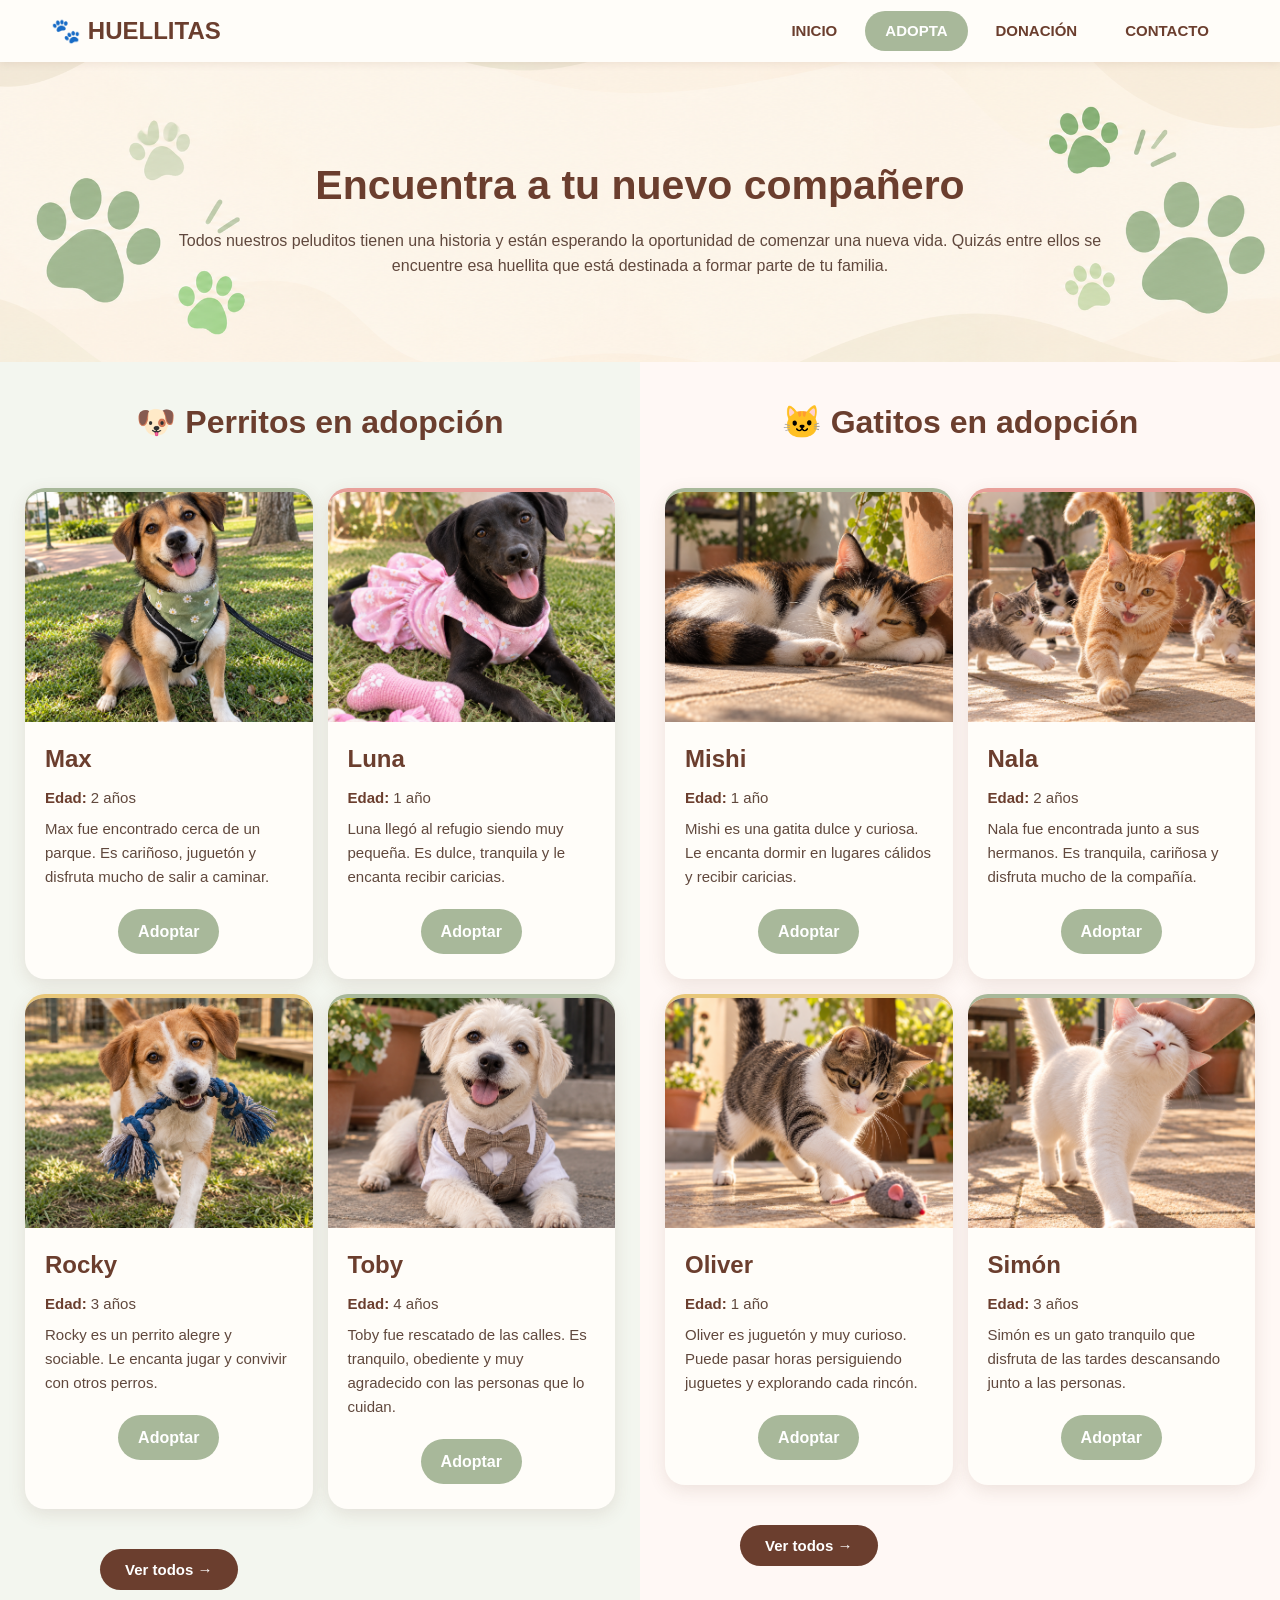
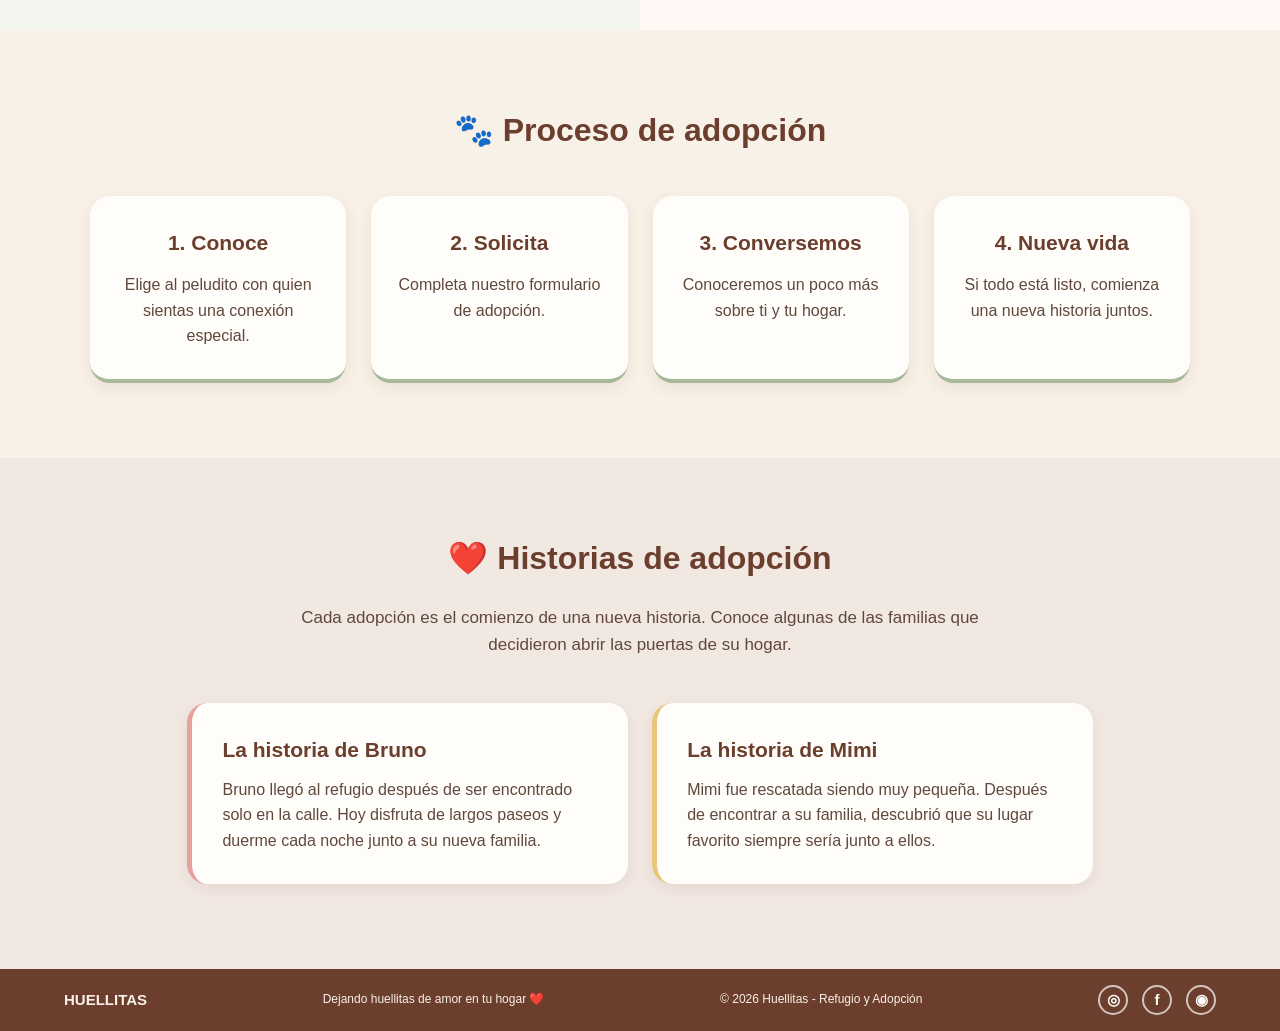
==== commit d2b2ee36: "Avances en la pagina de adopcion" ====
--- a/adopta.html
+++ b/adopta.html
@@ -29,24 +29,15 @@
 
     </header>
 
-
     <!-- Presentación -->
     <main>
 
         <section class="introduccion-adopta">
-
-            <h1>Encuentra a tu nuevo compañero 🐾</h1>
-
-            <p>
-                Todos nuestros peluditos tienen una historia y están
-                esperando la oportunidad de comenzar una nueva vida.
-            </p>
-
-            <p>
-                Quizás entre ellos se encuentre esa huellita que está
-                destinada a formar parte de tu familia.
-            </p>
-
+            <img src="images/adopta.png" alt="adopta">
+            <div class="texto-portada">
+                <h1>Encuentra a tu nuevo compañero </h1>
+                <p>Todos nuestros peluditos tienen una historia y están esperando la oportunidad de comenzar una nueva vida. Quizás entre ellos se encuentre esa huellita que está destinada a formar parte de tu familia.</p>
+            </div>
         </section>
 
         <!-- Perritos en adopción -->
@@ -148,7 +139,8 @@
                     </a>
 
                 </article>
-
+                
+                <article class="tarjeta-mascota oculto"></article>
 
                 <!-- SIMBA -->
                 <article class="tarjeta-mascota">
@@ -218,6 +210,11 @@
 
                 </article>
 
+                <div class="ver-todos">
+                    <button type="button" id="ver-perritos">
+                        Ver todos →
+                    </button>
+                </div>
             </div>
 
         </section>
@@ -322,6 +319,7 @@
 
                 </article>
 
+                <article class="tarjeta-mascota oculto"></article>
 
                 <!-- MILO -->
                 <article class="tarjeta-mascota">
@@ -460,6 +458,11 @@
 
                 </article>
 
+                <div class="ver-todos">
+                    <button type="button" id="ver-gatitos">
+                        Ver todos →
+                    </button>
+                </div>
             </div>
 
         </section>
@@ -559,7 +562,7 @@
             <a href="https://www.whatsapp.com/" target="_blank" rel="noopener noreferrer" aria-label="WhatsApp">◉</a>
         </div>
     </footer>
-
+    <script src="js/adopta.js"></script>
 </body>
 
 </html>
--- a/css/adopta.css
+++ b/css/adopta.css
@@ -83,55 +83,57 @@
     color: white;
 }
 
-/* Introducción */
-
-.introduccion-adopta {
-    text-align: center;
-
-    max-width: 850px;
-
-    margin: 70px auto 55px;
-
-    padding: 0 25px;
-}
-
-.introduccion-adopta h1 {
-    color: var(--marron);
-
-    font-size: 38px;
-
-    margin-bottom: 20px;
-}
-
-.introduccion-adopta h1::after {
-    content: "";
-
+/* Portada de adopta */
+
+.introduccion-adopta > img {
     display: block;
-
-    width: 75px;
-    height: 4px;
-
-    background-color: var(--verde);
-
-    margin: 15px auto;
-
-    border-radius: 10px;
-}
-
-.introduccion-adopta p {
+    width: 100%;
+    height: 300px;
+    object-fit: cover;
+    object-position: center;
+}
+
+.texto-portada {
+    position: absolute;
+    top: 25%;
+    left: 50%;
+    transform: translate(-50%, -50%);
+    width: 100%;
+    max-width: 1000px;
+    padding: 20px;
+    text-align: center;
+}
+
+.introduccion-adopta .texto-portada h1 {
+    margin: 0 auto 20px;
+    color: var(--marron);
+    font-size: 41px;
+    width: 100%;
+    max-width: 650px;
+    line-height: 1.15;
+    text-align: center;
+}
+
+.introduccion-adopta .texto-portada h1::after {
+    content: none;
+}
+
+.introduccion-adopta .texto-portada p {
     color: #60483D;
-
-    font-size: 17px;
-
-    margin-bottom: 12px;
+    font-size: 16px;
+    width: 100%;
+    max-width: 1000px;
+    margin: 0 auto 10px;
+    line-height: 1.55;
+    text-align: center;
 }
 
 /* Sección Perritos */
 
 .perritos {
-    padding: 65px 6%;
-
+    padding: 35px 25px;
     background-color: #F3F6EF;
+    min-width: 0;
 }
 
 .perritos > h2,
@@ -148,9 +150,9 @@
 /* Sección Gatitos */
 
 .gatitos {
-    padding: 65px 6%;
-
+    padding: 35px 25px;
     background-color: #FFF8F5;
+    min-width: 0;
 }
 
 /* Contenedor de tarjetas */
@@ -451,6 +453,113 @@
     background-color: var(--durazno);
 }
 
+/* Perritos y gatitos en dos columnas */
+
+.contenedor-adopciones {
+    display: grid;
+    grid-template-columns: 1fr 1fr;
+    gap: 25px;
+    max-width: 1250px;
+    margin: auto;
+}
+
+.contenedor-adopciones .contenedor-mascotas {
+    grid-template-columns: repeat(4, minmax(0, 1fr));
+    gap: 10px;
+}
+
+.contenedor-adopciones .tarjeta-mascota img {
+    height: 100px;
+}
+
+.contenedor-adopciones .tarjeta-mascota h3 {
+    font-size: 16px;
+    margin: 8px 5px 3px;
+    text-align: center;
+}
+
+.contenedor-adopciones .tarjeta-mascota p {
+    font-size: 11px;
+    margin: 4px 6px;
+    text-align: center;
+}
+
+.contenedor-adopciones .tarjeta-mascota a {
+    font-size: 11px;
+    padding: 6px 9px;
+}
+
+.oculto {
+    display: none;
+}
+
+.ver-todos {
+    display: block;
+    margin: 15px 0 0 auto;
+    padding: 5px 10px;
+    border: none;
+    background: transparent;
+    color: var(--marron);
+    font-weight: bold;
+    text-decoration: underline;
+    cursor: pointer;
+}
+
+.mascota-oculta {
+    display: none;
+}
+
+.ver-todos {
+    text-align: center;
+    margin: 25px auto 0;
+}
+
+.ver-todos button {
+    background-color: var(--marron);
+    color: white;
+    border: none;
+    border-radius: 25px;
+    padding: 12px 25px;
+    font-size: 15px;
+    font-weight: bold;
+    cursor: pointer;
+    transition: 0.3s;
+}
+
+.ver-todos button:hover {
+    background-color: var(--verde);
+}
+
+@media (max-width: 900px) {
+    .contenedor-adopciones {
+        grid-template-columns: 1fr;
+    }
+}
+
+/* Distribución de las secciones de adopción */
+main {
+    display: grid;
+    grid-template-columns: repeat(2, minmax(0, 1fr));
+}
+
+.introduccion-adopta,
+.proceso-adopcion,
+.historias-adopcion {
+    grid-column: 1 / -1;
+}
+
+/* Dos columnas de tarjetas dentro de cada sección */
+.contenedor-mascotas {
+    grid-template-columns: repeat(2, minmax(0, 1fr));
+    gap: 15px;
+}
+
+/* Botón Ver todos */
+.ver-todos {
+    text-align: right;
+    margin-top: 20px;
+}
+
 
 /* ============================= */
 /*          TABLET                */
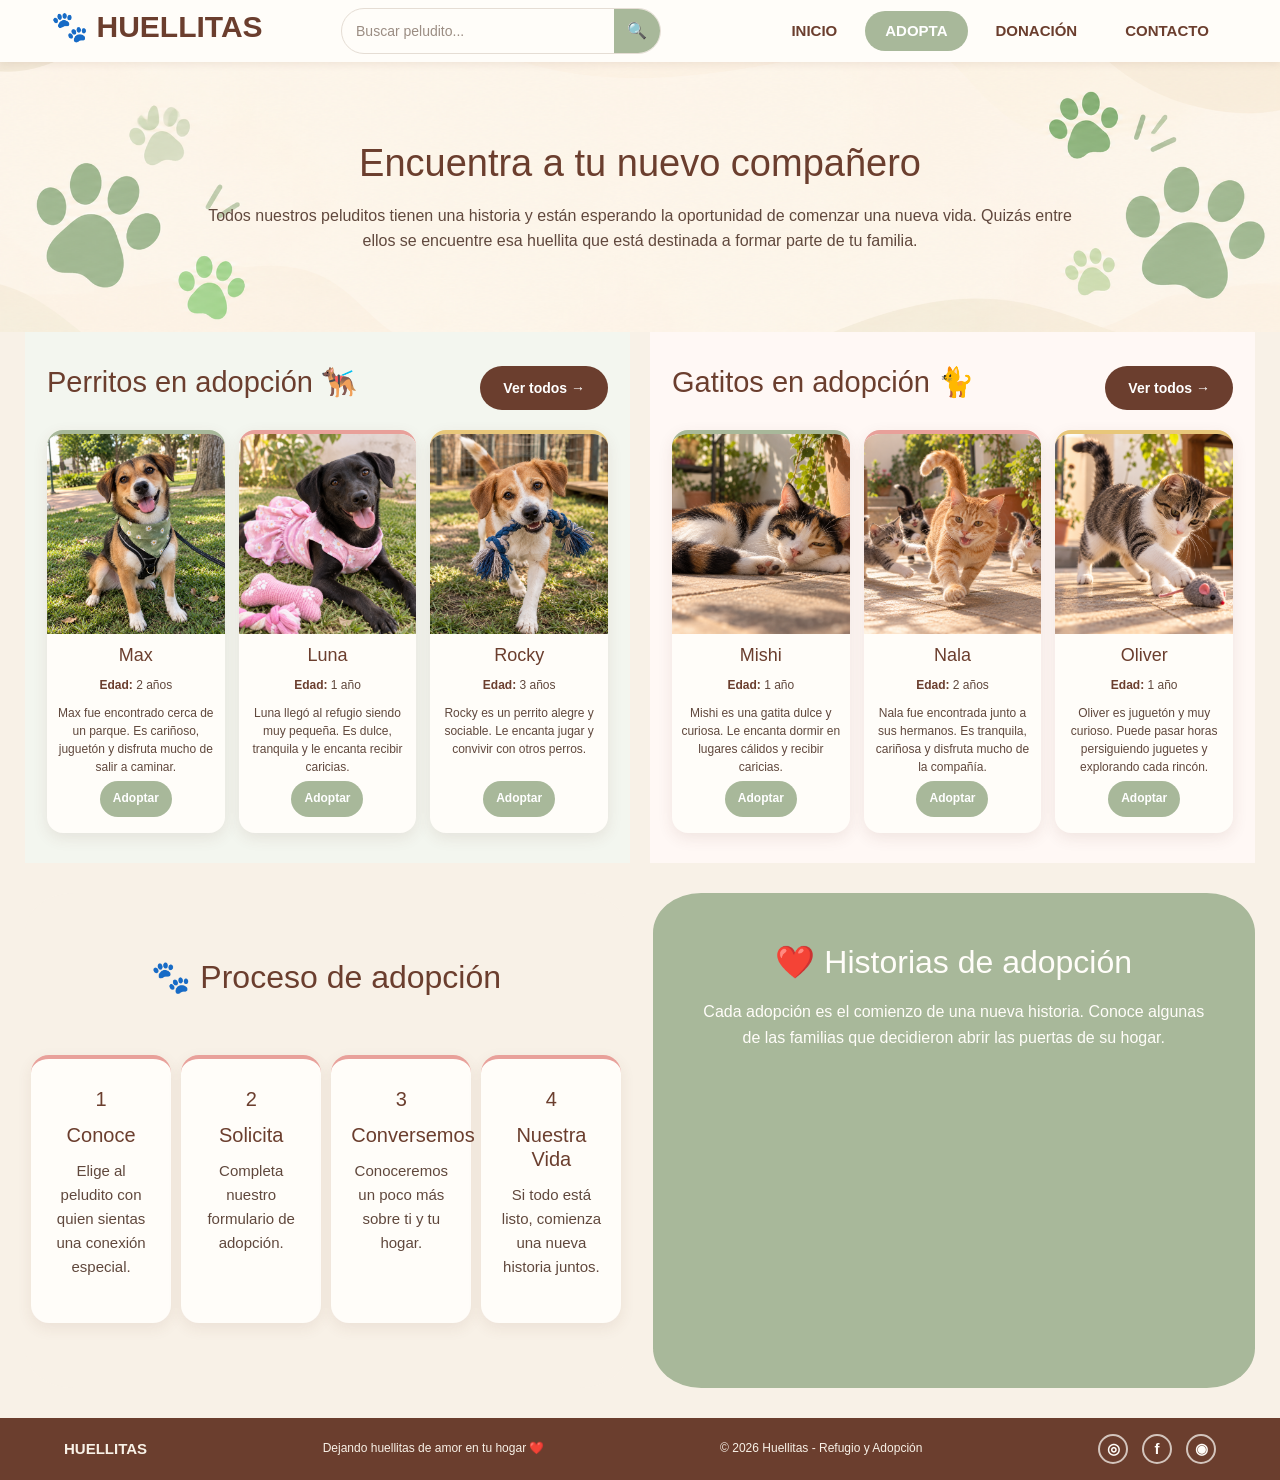
==== commit 317a4cc8: "se agregó js y bootstrap" ====
--- a/adopta.html
+++ b/adopta.html
@@ -5,518 +5,265 @@
     <meta charset="UTF-8">
     <meta name="viewport" content="width=device-width, initial-scale=1.0">
     <title>Adopta | Huellitas</title>
+    <link href="https://cdn.jsdelivr.net/npm/bootstrap@5.3.8/dist/css/bootstrap.min.css" rel="stylesheet">
     <link rel="icon" type="image/png" href="images/favicon.png">
-    <link rel="stylesheet" href="/css/adopta.css">
+    <link rel="stylesheet" href="css/adopta.css">
 </head>
 
 <body>
 
-    <!-- Barra de navegación -->
     <header>
-
         <nav>
-
-            <h2>🐾 HUELLITAS</h2>
-
+            <h2 class="logo">🐾 HUELLITAS</h2>
+                    <!-- Barra de búsqueda -->
+            <form class="buscador-nav" role="search" id="form-busqueda">
+                <input
+                    type="search"
+                    id="buscar-mascota"
+                    placeholder="Buscar peludito..."
+                    aria-label="Buscar mascota"
+                >
+                <button type="submit" aria-label="Buscar">
+                    🔍
+                </button>
+            </form>
+            <!-- Menú de navegación -->
             <ul>
                 <li><a href="index.html">INICIO</a></li>
                 <li><a href="adopta.html" class="activo">ADOPTA</a></li>
                 <li><a href="donacion.html">DONACIÓN</a></li>
                 <li><a href="contacto.html">CONTACTO</a></li>
             </ul>
-
         </nav>
-
     </header>
 
-    <!-- Presentación -->
     <main>
 
         <section class="introduccion-adopta">
-            <img src="images/adopta.png" alt="adopta">
+            <img src="images/adopta.png" alt="Huellitas decorativas de la sección de adopción">
+
             <div class="texto-portada">
-                <h1>Encuentra a tu nuevo compañero </h1>
-                <p>Todos nuestros peluditos tienen una historia y están esperando la oportunidad de comenzar una nueva vida. Quizás entre ellos se encuentre esa huellita que está destinada a formar parte de tu familia.</p>
+                <h1>Encuentra a tu nuevo compañero</h1>
+                <p>
+                    Todos nuestros peluditos tienen una historia y están esperando
+                    la oportunidad de comenzar una nueva vida. Quizás entre ellos
+                    se encuentre esa huellita que está destinada a formar parte
+                    de tu familia.
+                </p>
             </div>
         </section>
-
-        <!-- Perritos en adopción -->
-
-        <section class="perritos">
-
-            <h2>🐶 Perritos en adopción</h2>
-
-            <div class="contenedor-mascotas">
-
-
-                <!-- MAX -->
-                <article class="tarjeta-mascota">
-
-                    <img src="images/max.png"
-                         alt="Max, perrito en adopción">
-
-                    <h3>Max</h3>
-
-                    <p><strong>Edad:</strong> 2 años</p>
-
-                    <p>
-                        Max fue encontrado cerca de un parque.
-                        Es cariñoso, juguetón y disfruta mucho
-                        de salir a caminar.
-                    </p>
-
-                    <a href="contacto.html">
-                        Adoptar
-                    </a>
-
-                </article>
-
-
-                <!-- LUNA -->
-                <article class="tarjeta-mascota">
-
-                    <img src="images/luna.png"
-                         alt="Luna, perrita en adopción">
-
-                    <h3>Luna</h3>
-
-                    <p><strong>Edad:</strong> 1 año</p>
-
-                    <p>
-                        Luna llegó al refugio siendo muy pequeña.
-                        Es dulce, tranquila y le encanta recibir
-                        caricias.
-                    </p>
-
-                    <a href="contacto.html">
-                        Adoptar
-                    </a>
-
-                </article>
-
-
-                <!-- ROCKY -->
-                <article class="tarjeta-mascota">
-
-                    <img src="images/rocky.png"
-                         alt="Rocky, perrito en adopción">
-
-                    <h3>Rocky</h3>
-
-                    <p><strong>Edad:</strong> 3 años</p>
-
-                    <p>
-                        Rocky es un perrito alegre y sociable.
-                        Le encanta jugar y convivir con otros
-                        perros.
-                    </p>
-
-                    <a href="contacto.html">
-                        Adoptar
-                    </a>
-
-                </article>
-
-
-                <!-- TOBY -->
-                <article class="tarjeta-mascota">
-
-                    <img src="images/toby.png"
-                         alt="Toby, perrito en adopción">
-
-                    <h3>Toby</h3>
-
-                    <p><strong>Edad:</strong> 4 años</p>
-
-                    <p>
-                        Toby fue rescatado de las calles.
-                        Es tranquilo, obediente y muy agradecido
-                        con las personas que lo cuidan.
-                    </p>
-
-                    <a href="contacto.html">
-                        Adoptar
-                    </a>
-
-                </article>
-                
-                <article class="tarjeta-mascota oculto"></article>
-
-                <!-- SIMBA -->
-                <article class="tarjeta-mascota">
-
-                    <img src="images/simba.png"
-                         alt="Simba, perrito en adopción">
-
-                    <h3>Simba</h3>
-
-                    <p><strong>Edad:</strong> 8 meses</p>
-
-                    <p>
-                        Simba es un cachorro lleno de energía.
-                        Le encanta correr, jugar con pelotas y
-                        descubrir cosas nuevas.
-                    </p>
-
-                    <a href="contacto.html">
-                        Adoptar
-                    </a>
-
-                </article>
-
-
-                <!-- BENJI -->
-                <article class="tarjeta-mascota">
-
-                    <img src="images/benji.png"
-                         alt="Benji, perrito en adopción">
-
-                    <h3>Benji</h3>
-
-                    <p><strong>Edad:</strong> 5 años</p>
-
-                    <p>
-                        Benji es tranquilo y cariñoso.
-                        Busca una familia que pueda brindarle
-                        compañía y mucho amor.
-                    </p>
-
-                    <a href="contacto.html">
-                        Adoptar
-                    </a>
-
-                </article>
-
-
-                <!-- COCO -->
-                <article class="tarjeta-mascota">
-
-                    <img src="images/coco.png"
-                         alt="Coco, perrito en adopción">
-
-                    <h3>Coco</h3>
-
-                    <p><strong>Edad:</strong> 2 años</p>
-
-                    <p>
-                        Coco es curioso, divertido y muy cariñoso.
-                        Después de ser rescatado, aprendió a confiar
-                        nuevamente en las personas.
-                    </p>
-
-                    <a href="contacto.html">
-                        Adoptar
-                    </a>
-
-                </article>
+        <!-- Perritos y gatitos en dos columnas -->
+
+        <div class="contenedor-adopciones">
+
+            <!-- Perritos en adopción -->
+
+            <section class="perritos">
+
+                <h2>Perritos en adopción 🐕‍🦺</h2>
 
                 <div class="ver-todos">
                     <button type="button" id="ver-perritos">
                         Ver todos →
                     </button>
                 </div>
-            </div>
-
-        </section>
-
-        <!-- Gatitos en adopción -->
-
-        <section class="gatitos">
-
-            <h2>🐱 Gatitos en adopción</h2>
-
-            <div class="contenedor-mascotas">
-
-
-                <!-- MISHI -->
-                <article class="tarjeta-mascota">
-
-                    <img src="images/mishi.png"
-                         alt="Mishi, gatita en adopción">
-
-                    <h3>Mishi</h3>
-
-                    <p><strong>Edad:</strong> 1 año</p>
-
-                    <p>
-                        Mishi es una gatita dulce y curiosa.
-                        Le encanta dormir en lugares cálidos
-                        y recibir caricias.
-                    </p>
-
-                    <a href="contacto.html">
-                        Adoptar
-                    </a>
-
-                </article>
-
-
-                <!-- NALA -->
-                <article class="tarjeta-mascota">
-
-                    <img src="images/nala.png"
-                         alt="Nala, gatita en adopción">
-
-                    <h3>Nala</h3>
-
-                    <p><strong>Edad:</strong> 2 años</p>
-
-                    <p>
-                        Nala fue encontrada junto a sus hermanos.
-                        Es tranquila, cariñosa y disfruta mucho
-                        de la compañía.
-                    </p>
-
-                    <a href="contacto.html">
-                        Adoptar
-                    </a>
-
-                </article>
-
-
-                <!-- OLIVER -->
-                <article class="tarjeta-mascota">
-
-                    <img src="images/oliver.png"
-                         alt="Oliver, gatito en adopción">
-
-                    <h3>Oliver</h3>
-
-                    <p><strong>Edad:</strong> 1 año</p>
-
-                    <p>
-                        Oliver es juguetón y muy curioso.
-                        Puede pasar horas persiguiendo juguetes
-                        y explorando cada rincón.
-                    </p>
-
-                    <a href="contacto.html">
-                        Adoptar
-                    </a>
-
-                </article>
-
-
-                <!-- SIMÓN -->
-                <article class="tarjeta-mascota">
-
-                    <img src="images/simon.png"
-                         alt="Simón, gatito en adopción">
-
-                    <h3>Simón</h3>
-
-                    <p><strong>Edad:</strong> 3 años</p>
-
-                    <p>
-                        Simón es un gato tranquilo que disfruta
-                        de las tardes descansando junto a las
-                        personas.
-                    </p>
-
-                    <a href="contacto.html">
-                        Adoptar
-                    </a>
-
-                </article>
-
-                <article class="tarjeta-mascota oculto"></article>
-
-                <!-- MILO -->
-                <article class="tarjeta-mascota">
-
-                    <img src="images/milo.png"
-                         alt="Milo, gatito en adopción">
-
-                    <h3>Milo</h3>
-
-                    <p><strong>Edad:</strong> 8 meses</p>
-
-                    <p>
-                        Milo es un pequeño aventurero.
-                        Es juguetón, activo y siempre está
-                        buscando algo nuevo que descubrir.
-                    </p>
-
-                    <a href="contacto.html">
-                        Adoptar
-                    </a>
-
-                </article>
-
-
-                <!-- CLEO -->
-                <article class="tarjeta-mascota">
-
-                    <img src="/images/cleo.png"
-                         alt="Cleo, gatita en adopción">
-
-                    <h3>Cleo</h3>
-
-                    <p><strong>Edad:</strong> 2 años</p>
-
-                    <p>
-                        Cleo es elegante y tranquila.
-                        Cuando toma confianza se convierte
-                        en una gatita muy cariñosa.
-                    </p>
-
-                    <a href="contacto.html">
-                        Adoptar
-                    </a>
-
-                </article>
-
-
-                <!-- TOM -->
-                <article class="tarjeta-mascota">
-
-                    <img src="images/tom.png"
-                         alt="Tom, gatito en adopción">
-
-                    <h3>Tom</h3>
-
-                    <p><strong>Edad:</strong> 4 años</p>
-
-                    <p>
-                        Tom es un gato tranquilo que busca
-                        una familia donde pueda sentirse
-                        seguro y querido.
-                    </p>
-
-                    <a href="contacto.html">
-                        Adoptar
-                    </a>
-
-                </article>
-
-
-                <!-- CANELA -->
-                <article class="tarjeta-mascota">
-
-                    <img src="images/canela.png"
-                         alt="Canela, gatita en adopción">
-
-                    <h3>Canela</h3>
-
-                    <p><strong>Edad:</strong> 1 año</p>
-
-                    <p>
-                        Canela es dulce, juguetona y muy
-                        sociable. Le encanta dormir cerca
-                        de las personas.
-                    </p>
-
-                    <a href="contacto.html">
-                        Adoptar
-                    </a>
-
-                </article>
-
-
-                <!-- NUBE -->
-                <article class="tarjeta-mascota">
-
-                    <img src="images/nube.png"
-                         alt="Nube, gatita en adopción">
-
-                    <h3>Nube</h3>
-
-                    <p><strong>Edad:</strong> 2 años</p>
-
-                    <p>
-                        Nube llegó al refugio después de ser
-                        encontrada sola. Ahora busca un hogar
-                        tranquilo donde recibir mucho amor.
-                    </p>
-
-                    <a href="contacto.html">
-                        Adoptar
-                    </a>
-
-                </article>
-
-
-                <!-- LEO -->
-                <article class="tarjeta-mascota">
-
-                    <img src="images/leo.png"
-                         alt="Leo, gatito en adopción">
-
-                    <h3>Leo</h3>
-
-                    <p><strong>Edad:</strong> 1 año</p>
-
-                    <p>
-                        Leo es juguetón y muy expresivo.
-                        Le encanta llamar la atención y
-                        acompañar a las personas.
-                    </p>
-
-                    <a href="contacto.html">
-                        Adoptar
-                    </a>
-
-                </article>
-
+
+                <div class="contenedor-mascotas" id="lista-perritos">
+
+                    <article class="tarjeta-mascota">
+                        <img src="images/max.png" alt="Max, perrito en adopción">
+                        <h3>Max</h3>
+                        <p><strong>Edad:</strong> 2 años</p>
+                        <p>Max fue encontrado cerca de un parque. Es cariñoso, juguetón y disfruta mucho de salir a caminar.</p>
+                        <a href="contacto.html">Adoptar</a>
+                    </article>
+
+                    <article class="tarjeta-mascota">
+                        <img src="images/luna.png" alt="Luna, perrita en adopción">
+                        <h3>Luna</h3>
+                        <p><strong>Edad:</strong> 1 año</p>
+                        <p>Luna llegó al refugio siendo muy pequeña. Es dulce, tranquila y le encanta recibir caricias.</p>
+                        <a href="contacto.html">Adoptar</a>
+                    </article>
+
+                    <article class="tarjeta-mascota">
+                        <img src="images/rocky.png" alt="Rocky, perrito en adopción">
+                        <h3>Rocky</h3>
+                        <p><strong>Edad:</strong> 3 años</p>
+                        <p>Rocky es un perrito alegre y sociable. Le encanta jugar y convivir con otros perros.</p>
+                        <a href="contacto.html">Adoptar</a>
+                    </article>
+
+                    <article class="tarjeta-mascota mascota-oculta">
+                        <img src="images/toby.png" alt="Toby, perrito en adopción">
+                        <h3>Toby</h3>
+                        <p><strong>Edad:</strong> 4 años</p>
+                        <p>Toby fue rescatado de las calles. Es tranquilo, obediente y muy agradecido con las personas que lo cuidan.</p>
+                        <a href="contacto.html">Adoptar</a>
+                    </article>
+
+                    <article class="tarjeta-mascota mascota-oculta">
+                        <img src="images/simba.png" alt="Simba, perrito en adopción">
+                        <h3>Simba</h3>
+                        <p><strong>Edad:</strong> 8 meses</p>
+                        <p>Simba es un cachorro lleno de energía. Le encanta correr, jugar con pelotas y descubrir cosas nuevas.</p>
+                        <a href="contacto.html">Adoptar</a>
+                    </article>
+
+                    <article class="tarjeta-mascota mascota-oculta">
+                        <img src="images/benji.png" alt="Benji, perrito en adopción">
+                        <h3>Benji</h3>
+                        <p><strong>Edad:</strong> 5 años</p>
+                        <p>Benji es tranquilo y cariñoso. Busca una familia que pueda brindarle compañía y mucho amor.</p>
+                        <a href="contacto.html">Adoptar</a>
+                    </article>
+
+                    <article class="tarjeta-mascota mascota-oculta">
+                        <img src="images/coco.png" alt="Coco, perrito en adopción">
+                        <h3>Coco</h3>
+                        <p><strong>Edad:</strong> 2 años</p>
+                        <p>Coco es curioso, divertido y muy cariñoso. Después de ser rescatado, aprendió a confiar nuevamente en las personas.</p>
+                        <a href="contacto.html">Adoptar</a>
+                    </article>
+
+                </div>
+
+            </section>
+
+            <!-- Gatitos en adopción -->
+
+            <section class="gatitos">
+
+                <h2>Gatitos en adopción 🐈</h2>
+               
                 <div class="ver-todos">
                     <button type="button" id="ver-gatitos">
                         Ver todos →
                     </button>
                 </div>
+
+                <div class="contenedor-mascotas" id="lista-gatitos">
+
+                    <article class="tarjeta-mascota">
+                        <img src="images/mishi.png" alt="Mishi, gatita en adopción">
+                        <h3>Mishi</h3>
+                        <p><strong>Edad:</strong> 1 año</p>
+                        <p>Mishi es una gatita dulce y curiosa. Le encanta dormir en lugares cálidos y recibir caricias.</p>
+                        <a href="contacto.html">Adoptar</a>
+                    </article>
+
+                    <article class="tarjeta-mascota">
+                        <img src="images/nala.png" alt="Nala, gatita en adopción">
+                        <h3>Nala</h3>
+                        <p><strong>Edad:</strong> 2 años</p>
+                        <p>Nala fue encontrada junto a sus hermanos. Es tranquila, cariñosa y disfruta mucho de la compañía.</p>
+                        <a href="contacto.html">Adoptar</a>
+                    </article>
+
+                    <article class="tarjeta-mascota">
+                        <img src="images/oliver.png" alt="Oliver, gatito en adopción">
+                        <h3>Oliver</h3>
+                        <p><strong>Edad:</strong> 1 año</p>
+                        <p>Oliver es juguetón y muy curioso. Puede pasar horas persiguiendo juguetes y explorando cada rincón.</p>
+                        <a href="contacto.html">Adoptar</a>
+                    </article>
+
+                    <article class="tarjeta-mascota mascota-oculta">
+                        <img src="images/simon.png" alt="Simón, gatito en adopción">
+                        <h3>Simón</h3>
+                        <p><strong>Edad:</strong> 3 años</p>
+                        <p>Simón es un gato tranquilo que disfruta de las tardes descansando junto a las personas.</p>
+                        <a href="contacto.html">Adoptar</a>
+                    </article>
+
+                    <article class="tarjeta-mascota mascota-oculta">
+                        <img src="images/milo.png" alt="Milo, gatito en adopción">
+                        <h3>Milo</h3>
+                        <p><strong>Edad:</strong> 8 meses</p>
+                        <p>Milo es un pequeño aventurero. Es juguetón, activo y siempre está buscando algo nuevo que descubrir.</p>
+                        <a href="contacto.html">Adoptar</a>
+                    </article>
+
+                    <article class="tarjeta-mascota mascota-oculta">
+                        <img src="images/cleo.png" alt="Cleo, gatita en adopción">
+                        <h3>Cleo</h3>
+                        <p><strong>Edad:</strong> 2 años</p>
+                        <p>Cleo es elegante y tranquila. Cuando toma confianza se convierte en una gatita muy cariñosa.</p>
+                        <a href="contacto.html">Adoptar</a>
+                    </article>
+
+                    <article class="tarjeta-mascota mascota-oculta">
+                        <img src="images/tom.png" alt="Tom, gatito en adopción">
+                        <h3>Tom</h3>
+                        <p><strong>Edad:</strong> 4 años</p>
+                        <p>Tom es un gato tranquilo que busca una familia donde pueda sentirse seguro y querido.</p>
+                        <a href="contacto.html">Adoptar</a>
+                    </article>
+
+                    <article class="tarjeta-mascota mascota-oculta">
+                        <img src="images/canela.png" alt="Canela, gatita en adopción">
+                        <h3>Canela</h3>
+                        <p><strong>Edad:</strong> 1 año</p>
+                        <p>Canela es dulce, juguetona y muy sociable. Le encanta dormir cerca de las personas.</p>
+                        <a href="contacto.html">Adoptar</a>
+                    </article>
+
+                    <article class="tarjeta-mascota mascota-oculta">
+                        <img src="images/nube.png" alt="Nube, gatita en adopción">
+                        <h3>Nube</h3>
+                        <p><strong>Edad:</strong> 2 años</p>
+                        <p>Nube llegó al refugio después de ser encontrada sola. Ahora busca un hogar tranquilo donde recibir mucho amor.</p>
+                        <a href="contacto.html">Adoptar</a>
+                    </article>
+
+                    <article class="tarjeta-mascota mascota-oculta">
+                        <img src="images/leo.png" alt="Leo, gatito en adopción">
+                        <h3>Leo</h3>
+                        <p><strong>Edad:</strong> 1 año</p>
+                        <p>Leo es juguetón y muy expresivo. Le encanta llamar la atención y acompañar a las personas.</p>
+                        <a href="contacto.html">Adoptar</a>
+                    </article>
+
+                </div>
+
+            </section>
+
+        </div>
+
+        <!-- Proceso de adopción e historias -->
+    <div class="secciones-finales">
+
+        <section class="proceso-adopcion">
+            <h2>🐾 Proceso de adopción</h2>
+
+            <div class="pasos">
+                <article>
+                    <h3>1</h3>
+                    <h3>Conoce</h3>
+                    <p>Elige al peludito con quien sientas una conexión especial.</p>
+                </article>
+
+                <article>
+                    <h3>2</h3>
+                    <h3>Solicita</h3>
+                    <p>Completa nuestro formulario de adopción.</p>
+                </article>
+
+                <article>
+                    <h3>3</h3>
+                    <h3>Conversemos</h3>
+                    <p>Conoceremos un poco más sobre ti y tu hogar.</p>
+                </article>
+
+                <article>
+                    <h3>4</h3>
+                    <h3>Nuestra Vida</h3>
+                    <p>Si todo está listo, comienza una nueva historia juntos.</p>
+                </article>
             </div>
-
         </section>
 
-
-        <!-- Proceso de adopción -->
-
-        <section class="proceso-adopcion">
-
-            <h2>🐾 Proceso de adopción</h2>
-
-            <div class="pasos">
-
-                <article>
-                    <h3>1. Conoce</h3>
-                    <p>
-                        Elige al peludito con quien sientas
-                        una conexión especial.
-                    </p>
-                </article>
-
-                <article>
-                    <h3>2. Solicita</h3>
-                    <p>
-                        Completa nuestro formulario de
-                        adopción.
-                    </p>
-                </article>
-
-                <article>
-                    <h3>3. Conversemos</h3>
-                    <p>
-                        Conoceremos un poco más sobre ti
-                        y tu hogar.
-                    </p>
-                </article>
-
-                <article>
-                    <h3>4. Nueva vida</h3>
-                    <p>
-                        Si todo está listo, comienza una
-                        nueva historia juntos.
-                    </p>
-                </article>
-
-            </div>
-
-        </section>
-
-
-        <!-- Historias de adopción -->
-
         <section class="historias-adopcion">
-
             <h2>❤️ Historias de adopción</h2>
 
             <p>
@@ -525,35 +272,19 @@
                 las puertas de su hogar.
             </p>
 
-            <article>
-                <h3>La historia de Bruno</h3>
-
-                <p>
-                    Bruno llegó al refugio después de ser encontrado
-                    solo en la calle. Hoy disfruta de largos paseos
-                    y duerme cada noche junto a su nueva familia.
-                </p>
-            </article>
-
-            <article>
-                <h3>La historia de Mimi</h3>
-
-                <p>
-                    Mimi fue rescatada siendo muy pequeña.
-                    Después de encontrar a su familia, descubrió
-                    que su lugar favorito siempre sería junto a ellos.
-                </p>
-            </article>
-
+            <iframe
+                src="https://www.youtube.com/embed/TUfnY85PKyE?si=Veb3hYB97889O_FK"
+                title="Video de historias de adopción"
+                allowfullscreen>
+            </iframe>
         </section>
+    </div>
 
     </main>
 
     <footer>
         <p class="footer-logo">HUELLITAS</p>
-
         <p>Dejando huellitas de amor en tu hogar ❤️</p>
-
         <p>© 2026 Huellitas - Refugio y Adopción</p>
 
         <div class="redes">
@@ -562,7 +293,12 @@
             <a href="https://www.whatsapp.com/" target="_blank" rel="noopener noreferrer" aria-label="WhatsApp">◉</a>
         </div>
     </footer>
+
+    <!-- JavaScript de Bootstrap -->
+    <script src="https://cdn.jsdelivr.net/npm/bootstrap@5.3.8/dist/js/bootstrap.bundle.min.js"></script>
     <script src="js/adopta.js"></script>
+
 </body>
-
+</html>
+</body>
 </html>
--- a/css/adopta.css
+++ b/css/adopta.css
@@ -1,4 +1,8 @@
-/* Paleta de colores */
+
+/* ========================================
+   PALETA DE COLORES
+======================================== */
+
 :root {
     --marron: #6B3E2E;
     --crema: #F8F1E7;
@@ -11,12 +15,20 @@
     --blanco: #FFFDF9;
 }
 
+/* ========================================
+   CONFIGURACIÓN GENERAL
+======================================== */
+
 * {
     box-sizing: border-box;
     margin: 0;
     padding: 0;
 }
 
+html {
+    scroll-behavior: smooth;
+}
+
 body {
     background-color: var(--crema);
     color: var(--marron);
@@ -24,7 +36,19 @@
     line-height: 1.6;
 }
 
-/* Barra de navegación */
+img {
+    max-width: 100%;
+}
+
+/* Evita que toda la página se divida en dos columnas */
+main {
+    display: block;
+    width: 100%;
+}
+
+/* ========================================
+   BARRA DE NAVEGACIÓN
+======================================== */
 
 header {
     background-color: var(--blanco);
@@ -79,38 +103,111 @@
 
 nav ul li a.activo,
 nav ul li a:hover {
-    background-color: #A8B89A;
+    background-color: var(--verde);
     color: white;
 }
 
-/* Portada de adopta */
+
+/* ========================================
+   BARRA DE BÚSQUEDA DEL NAVBAR
+======================================== */
+
+.buscador-nav {
+    display: flex;
+    align-items: center;
+    flex: 1;
+    max-width: 320px;
+    min-width: 180px;
+    margin: 0;
+    border: 1px solid #e5ddd4;
+    border-radius: 25px;
+    background-color: var(--blanco);
+    overflow: hidden;
+}
+
+.buscador-nav input {
+    width: 100%;
+    min-width: 0;
+    padding: 10px 14px;
+    border: none;
+    outline: none;
+    background: transparent;
+    color: var(--marron);
+    font-family: inherit;
+    font-size: 14px;
+}
+
+.buscador-nav input::placeholder {
+    color: #9b8d83;
+}
+
+.buscador-nav button {
+    padding: 9px 13px;
+    border: none;
+    background-color: var(--verde);
+    color: white;
+    cursor: pointer;
+    transition: opacity 0.2s;
+}
+
+.buscador-nav button:hover {
+    opacity: 0.85;
+}
+
+
+/* Ocultar tarjetas que no coinciden con la búsqueda */
+.tarjeta-mascota.resultado-oculto {
+    display: none !important;
+}
+
+
+/* Ajuste vertical del navbar de Adopta */
+header nav {
+    align-items: center;
+}
+
+header nav > ul {
+    margin-top: 0;
+    margin-bottom: 0;
+}
+
+
+/* ========================================
+   PORTADA DE ADOPCIÓN
+======================================== */
+
+.introduccion-adopta {
+    position: relative;
+    width: 100%;
+    overflow: hidden;
+}
 
 .introduccion-adopta > img {
     display: block;
     width: 100%;
-    height: 300px;
+    height: 270px;
     object-fit: cover;
     object-position: center;
 }
 
 .texto-portada {
     position: absolute;
-    top: 25%;
+    top: 50%;
     left: 50%;
     transform: translate(-50%, -50%);
     width: 100%;
-    max-width: 1000px;
+    max-width: 1100px;
     padding: 20px;
     text-align: center;
 }
 
 .introduccion-adopta .texto-portada h1 {
-    margin: 0 auto 20px;
-    color: var(--marron);
-    font-size: 41px;
-    width: 100%;
-    max-width: 650px;
-    line-height: 1.15;
+    width: 100%;
+    max-width: 850px;
+    margin: 0 auto 16px;
+    color: var(--marron);
+    font-size: 38px;
+    line-height: 1.2;
     text-align: center;
 }
 
@@ -119,145 +216,94 @@
 }
 
 .introduccion-adopta .texto-portada p {
+    width: 100%;
+    max-width: 900px;
+    margin: 0 auto;
     color: #60483D;
     font-size: 16px;
-    width: 100%;
-    max-width: 1000px;
-    margin: 0 auto 10px;
-    line-height: 1.55;
+    line-height: 1.6;
     text-align: center;
 }
 
-/* Sección Perritos */
+/* CONTENEDOR DE PERRITOS Y GATITOS */
+
+.contenedor-adopciones {
+    display: grid;
+    grid-template-columns: repeat(2, minmax(0, 1fr));
+    align-items: stretch;
+    gap:20px;
+    width: 100%;
+    max-width: 2000px;
+    margin: 30 auto;
+    padding: 0 25px;
+    
+}
+
+/* ========================================
+   SECCIONES DE MASCOTAS
+======================================== */
+
+.perritos,
+.gatitos {
+    min-width: 0;
+    padding: 30px 22px;
+    border-radius: 0;
+}
 
 .perritos {
-    padding: 35px 25px;
     background-color: #F3F6EF;
-    min-width: 0;
+}
+
+.gatitos {
+    background-color: #FFF8F5;
 }
 
 .perritos > h2,
 .gatitos > h2 {
-    text-align: center;
-
-    color: var(--marron);
-
-    font-size: 32px;
-
-    margin-bottom: 40px;
-}
-
-/* Sección Gatitos */
-
-.gatitos {
-    padding: 35px 25px;
-    background-color: #FFF8F5;
+    margin: 0 0 28px;
+    color: var(--marron);
+    font-size: 29px;
+    line-height: 1.4;
+    text-align: left;
+}
+
+/* ========================================
+   CUADRÍCULA DE TARJETAS
+======================================== */
+
+/* Tres tarjetas por fila en cada sección */
+.contenedor-adopciones .contenedor-mascotas {
+    display: grid;
+    grid-template-columns: repeat(3, minmax(0, 1fr));
+    align-items: stretch;
+    gap: 14px;
+    width: 100%;
+    max-width: none;
+    margin: 0 auto;
+}
+
+/* ========================================
+   TARJETAS DE MASCOTAS
+======================================== */
+
+.tarjeta-mascota {
+    display: flex;
+    flex-direction: column;
     min-width: 0;
-}
-
-/* Contenedor de tarjetas */
-
-.contenedor-mascotas {
-    display: grid;
-
-    grid-template-columns: repeat(4, 1fr);
-
-    gap: 25px;
-
-    max-width: 1250px;
-
-    margin: auto;
-}
-
-
-.tarjeta-mascota {
+    overflow: hidden;
+    padding-bottom: 16px;
     background-color: var(--blanco);
-
-    border-radius: 20px;
-
-    overflow: hidden;
-
-    box-shadow: 0 5px 18px rgba(107, 62, 46, 0.12);
-
+    border-radius: 16px;
+    box-shadow: 0 5px 15px rgba(107, 62, 46, 0.10);
     transition: transform 0.3s, box-shadow 0.3s;
-
-    padding-bottom: 25px;
-}
-
+}
 
 .tarjeta-mascota:hover {
-    transform: translateY(-8px);
-
-    box-shadow: 0 10px 25px rgba(107, 62, 46, 0.18);
-}
-
-/* Imágenes */
-
-.tarjeta-mascota img {
-    width: 100%;
-
-    height: 230px;
-
-    object-fit: cover;
-
-    display: block;
-}
-
-/* Información de la tarjeta */
-
-.tarjeta-mascota h3 {
-    color: var(--marron);
-
-    font-size: 24px;
-
-    margin: 18px 20px 5px;
-}
-
-.tarjeta-mascota p {
-    color: #60483D;
-
-    font-size: 15px;
-
-    margin: 7px 20px;
-}
-
-.tarjeta-mascota p strong {
-    color: var(--marron);
-}
-
-/* Botón de conocer */
-
-.tarjeta-mascota a {
-    display: block;
-
-    width: fit-content;
-
-    margin: 20px auto 0;
-
-    padding: 10px 20px;
-
-    background-color: var(--verde);
-
-    color: white;
-
-    text-decoration: none;
-
-    font-weight: bold;
-
-    border-radius: 25px;
-
-    transition: 0.3s;
-}
-
-.tarjeta-mascota a:hover {
-    background-color: var(--marron);
-
-    transform: translateY(-2px);
-}
-
-
-/* Algunas tarjetas tendrán pequeños detalles de otros colores */
-
+    transform: translateY(-5px);
+    box-shadow: 0 9px 22px rgba(107, 62, 46, 0.16);
+}
+
+/* Colores decorativos */
 .tarjeta-mascota:nth-child(3n + 1) {
     border-top: 4px solid var(--verde);
 }
@@ -270,54 +316,152 @@
     border-top: 4px solid var(--amarillo);
 }
 
-/* Proceso de adopción */
+/* Imágenes */
+.contenedor-adopciones .tarjeta-mascota img {
+    display: block;
+    width: 100%;
+    height: 200px;
+    object-fit: cover;
+    object-position: center;
+}
+
+/* Nombre */
+.contenedor-adopciones .tarjeta-mascota h3 {
+    margin: 10px 5px 4px;
+    color: var(--marron);
+    font-size: 18px;
+    line-height: 1.3;
+    text-align: center;
+}
+
+/* Edad y descripción */
+.contenedor-adopciones .tarjeta-mascota p {
+    margin: 5px 9px;
+    color: #60483D;
+    font-size: 12px;
+    line-height: 1.5;
+    text-align: center;
+    overflow-wrap: break-word;
+}
+
+.tarjeta-mascota p strong {
+    color: var(--marron);
+}
+
+/* Botón Adoptar */
+.contenedor-adopciones .tarjeta-mascota a {
+    display: block;
+    width: fit-content;
+    margin: auto auto 0;
+    padding: 8px 13px;
+    background-color: var(--verde);
+    border-radius: 25px;
+    color: white;
+    font-size: 12px;
+    font-weight: bold;
+    text-align: center;
+    text-decoration: none;
+    transition: background-color 0.3s, transform 0.3s;
+}
+
+.contenedor-adopciones .tarjeta-mascota a:hover {
+    background-color: var(--marron);
+    transform: translateY(-2px);
+}
+
+/* ========================================
+   OCULTAR MASCOTAS ADICIONALES
+======================================== */
+
+.oculto,
+.mascota-oculta {
+    display: none;
+}
+
+/* ========================================
+   BOTÓN VER TODOS
+======================================== */
+
+.ver-todos {
+    display: flex;
+    justify-content: flex-end;
+    margin-top: -65px;
+    margin-bottom: 20px;
+}
+
+.ver-todos button {
+    padding: 11px 23px;
+    background-color: var(--marron);
+    border: none;
+    border-radius: 25px;
+    color: white;
+    font-size: 14px;
+    font-weight: bold;
+    cursor: pointer;
+    transition: background-color 0.3s, transform 0.3s;
+}
+
+.ver-todos button:hover {
+    background-color: var(--verde);
+    transform: translateY(-2px);
+}
+
+
+/* ========================================
+   PROCESO E HISTORIAS EN DOS COLUMNAS
+======================================== */
+
+.secciones-finales {
+    display: grid;
+    grid-template-columns: repeat(2, minmax(0, 1fr));
+    align-items: stretch;
+    gap: 25px;
+    width: 100%;
+    padding: 0 25px;
+    margin: 30px auto;
+}
+
+.secciones-finales > .proceso-adopcion,
+.secciones-finales > .historias-adopcion {
+    min-width: 0;
+    width: 100%;
+    margin: 0;
+    border-radius: 8%;
+}
+
+
+/* ========================================
+   PROCESO DE ADOPCIÓN
+======================================== */
 
 .proceso-adopcion {
-    padding: 75px 6%;
-
+    padding: 65px 1%;
     background-color: var(--crema);
-
     text-align: center;
+    
 }
 
 .proceso-adopcion h2 {
-    color: var(--marron);
-
+    margin-bottom: 35px;
+    color: var(--marron);
     font-size: 32px;
-
-    margin-bottom: 40px;
-}
-
-
-/* Contenedor de pasos */
+}
 
 .pasos {
     display: grid;
-
-    grid-template-columns: repeat(4, 1fr);
-
-    gap: 25px;
-
-    max-width: 1100px;
-
-    margin: auto;
-}
-
-
-/* Cada paso */
+    grid-template-columns: repeat(4, minmax(0, 1fr));
+    gap: 10px;
+    max-width: 12OOpx;
+    margin-top: 10%;
+}
 
 .pasos article {
+    padding: 28px 20px;
     background-color: var(--blanco);
-
-    padding: 30px 20px;
-
-    border-radius: 20px;
-
+    border-top: 4px solid var(--rosa);
+    border-radius: 18px;
     box-shadow: 0 5px 15px rgba(107, 62, 46, 0.09);
-
-    border-bottom: 4px solid var(--verde);
-
-    transition: 0.3s;
+    transition: transform 0.3s;
 }
 
 .pasos article:hover {
@@ -325,87 +469,51 @@
 }
 
 .pasos h3 {
-    color: var(--marron);
-
-    font-size: 21px;
-
     margin-bottom: 12px;
+    color: var(--marron);
+    font-size: 20px;
 }
 
 .pasos p {
     color: #60483D;
-}
-
-/* Historias de adopción */
-
+    font-size: 15px;
+}
+
+/*  HISTORIAS DE ADOPCIÓN */
 .historias-adopcion {
-    padding: 75px 7%;
-
-    background-color: #F2E8E2;
-
+    padding: 50px 8%;
+    background-color: var(--verde);
     text-align: center;
 }
 
 .historias-adopcion h2 {
-    color: var(--marron);
-
+    margin-bottom: 18px;
+    color: var(--blanco);
     font-size: 32px;
-
-    margin-bottom: 20px;
 }
 
 .historias-adopcion > p {
     max-width: 700px;
-
-    margin: 0 auto 35px;
-
-    color: #60483D;
-
-    font-size: 17px;
-}
-
-
-/* Historias */
-
-.historias-adopcion article {
-    display: inline-block;
-
-    vertical-align: top;
-
-    width: 40%;
-
-    margin: 10px;
-
-    padding: 30px;
-
-    background-color: var(--blanco);
-
-    border-radius: 20px;
-
-    text-align: left;
-
-    box-shadow: 0 5px 15px rgba(107, 62, 46, 0.09);
-
-    border-left: 5px solid var(--rosa);
-}
-
-.historias-adopcion article:nth-of-type(2) {
-    border-left-color: var(--amarillo);
-}
-
-.historias-adopcion article h3 {
-    color: var(--marron);
-
-    margin-bottom: 10px;
-
-    font-size: 21px;
-}
-
-.historias-adopcion article p {
-    color: #60483D;
-}
-
-/* Pie de página */
+    margin: 0 auto 30px;
+    color: var(--blanco);
+    font-size: 16px;
+}
+
+/* Video de YouTube */
+.historias-adopcion iframe {
+    display: block;
+    width: 100%;
+    max-width: 450px;
+    aspect-ratio: 16 / 9;
+    height: auto;
+    margin: 0 auto;
+    border: none;
+    border-radius: 10px;
+}
+
+/* ========================================
+   PIE DE PÁGINA
+======================================== */
 
 footer {
     display: flex;
@@ -453,166 +561,97 @@
     background-color: var(--durazno);
 }
 
-/* Perritos y gatitos en dos columnas */
-
-.contenedor-adopciones {
-    display: grid;
-    grid-template-columns: 1fr 1fr;
-    gap: 25px;
-    max-width: 1250px;
-    margin: auto;
-}
-
-.contenedor-adopciones .contenedor-mascotas {
-    grid-template-columns: repeat(4, minmax(0, 1fr));
-    gap: 10px;
-}
-
-.contenedor-adopciones .tarjeta-mascota img {
-    height: 100px;
-}
-
-.contenedor-adopciones .tarjeta-mascota h3 {
-    font-size: 16px;
-    margin: 8px 5px 3px;
-    text-align: center;
-}
-
-.contenedor-adopciones .tarjeta-mascota p {
-    font-size: 11px;
-    margin: 4px 6px;
-    text-align: center;
-}
-
-.contenedor-adopciones .tarjeta-mascota a {
-    font-size: 11px;
-    padding: 6px 9px;
-}
-
-.oculto {
-    display: none;
-}
-
-.ver-todos {
-    display: block;
-    margin: 15px 0 0 auto;
-    padding: 5px 10px;
-    border: none;
-    background: transparent;
-    color: var(--marron);
-    font-weight: bold;
-    text-decoration: underline;
-    cursor: pointer;
-}
-
-.mascota-oculta {
-    display: none;
-}
-
-.ver-todos {
-    text-align: center;
-    margin: 25px auto 0;
-}
-
-.ver-todos button {
-    background-color: var(--marron);
-    color: white;
-    border: none;
-    border-radius: 25px;
-    padding: 12px 25px;
-    font-size: 15px;
-    font-weight: bold;
-    cursor: pointer;
-    transition: 0.3s;
-}
-
-.ver-todos button:hover {
-    background-color: var(--verde);
-}
-
-@media (max-width: 900px) {
+/* ========================================
+   TABLETS
+======================================== */
+
+@media (max-width: 1050px) {
+    .contenedor-adopciones {
+        gap: 18px;
+        padding: 0 18px;
+    }
+
+    .perritos,
+    .gatitos {
+        padding: 28px 14px;
+    }
+
+    .contenedor-adopciones .contenedor-mascotas {
+        gap: 10px;
+    }
+
+    .contenedor-adopciones .tarjeta-mascota img {
+        height: 125px;
+    }
+
+    .contenedor-adopciones .tarjeta-mascota h3 {
+        font-size: 16px;
+    }
+
+    .contenedor-adopciones .tarjeta-mascota p {
+        font-size: 11px;
+    }
+
+    .pasos {
+        grid-template-columns: repeat(2, minmax(0, 1fr));
+    }
+}
+
+/* ========================================
+   TABLETS PEQUEÑAS
+======================================== */
+
+@media (max-width: 750px) {
+    nav {
+        flex-direction: column;
+        gap: 12px;
+    }
+
+    nav ul {
+        flex-wrap: wrap;
+        justify-content: center;
+    }
+
     .contenedor-adopciones {
         grid-template-columns: 1fr;
-    }
-}
-
-/* Distribución de las secciones de adopción */
-main {
-    display: grid;
-    grid-template-columns: repeat(2, minmax(0, 1fr));
-}
-
-.introduccion-adopta,
-.proceso-adopcion,
-.historias-adopcion {
-    grid-column: 1 / -1;
-}
-
-/* Dos columnas de tarjetas dentro de cada sección */
-.contenedor-mascotas {
-    grid-template-columns: repeat(2, minmax(0, 1fr));
-    gap: 15px;
-}
-
-/* Botón Ver todos */
-.ver-todos {
-    text-align: right;
-    margin-top: 20px;
-}
-
-
-/* ============================= */
-/*          TABLET                */
-/* ============================= */
-
-@media (max-width: 1050px) {
-
-    .contenedor-mascotas {
-        grid-template-columns: repeat(3, 1fr);
-    }
-
-    .pasos {
-        grid-template-columns: repeat(2, 1fr);
-    }
-}
-
-
-/* ============================= */
-/*          TABLET PEQUEÑA        */
-/* ============================= */
-
-@media (max-width: 750px) {
-
-    nav {
-        flex-direction: column;
-
-        gap: 15px;
-    }
-
-    nav ul {
-        flex-wrap: wrap;
-
-        justify-content: center;
-    }
-
-    .contenedor-mascotas {
-        grid-template-columns: repeat(2, 1fr);
+        max-width: 600px;
+        gap: 20px;
+        padding: 0 18px;
+    }
+
+    .contenedor-adopciones .contenedor-mascotas {
+        grid-template-columns: repeat(3, minmax(0, 1fr));
+        gap: 14px;
+    }
+
+    .contenedor-adopciones .tarjeta-mascota img {
+        height: 160px;
+    }
+
+    .contenedor-adopciones .tarjeta-mascota h3 {
+        font-size: 18px;
+    }
+
+    .contenedor-adopciones .tarjeta-mascota p {
+        font-size: 12px;
     }
 
     .historias-adopcion article {
-        width: 80%;
-    }
-}
-
-
-/* ============================= */
-/*           CELULAR              */
-/* ============================= */
+        width: calc(100% - 20px);
+    }
+}
+
+/* ========================================
+   CELULARES
+======================================== */
 
 @media (max-width: 500px) {
-
-    nav h2 {
-        font-size: 24px;
+    .logo {
+        font-size: 26px;
+    }
+
+    .logo span {
+        font-size: 29px;
     }
 
     nav ul {
@@ -621,54 +660,88 @@
 
     nav ul li a {
         padding: 8px 10px;
-
         font-size: 13px;
     }
 
-    .introduccion-adopta {
-        margin-top: 45px;
-    }
-
-    .introduccion-adopta h1 {
-        font-size: 29px;
+    .introduccion-adopta > img {
+        height: 260px;
+    }
+
+    .texto-portada {
+        padding: 15px;
+    }
+
+    .introduccion-adopta .texto-portada h1 {
+        margin-bottom: 12px;
+        font-size: 28px;
+    }
+
+    .introduccion-adopta .texto-portada p {
+        font-size: 14px;
+    }
+
+    .contenedor-adopciones {
+        padding: 0 12px;
+        gap: 16px;
     }
 
     .perritos,
     .gatitos {
-        padding: 50px 20px;
+        padding: 28px 12px;
     }
 
     .perritos > h2,
     .gatitos > h2,
     .proceso-adopcion h2,
     .historias-adopcion h2 {
-        font-size: 27px;
-    }
-
-    .contenedor-mascotas {
-        grid-template-columns: 1fr;
-    }
-
-    .tarjeta-mascota {
-        max-width: 380px;
-
-        width: 100%;
-
-        margin: auto;
-    }
-
-    .tarjeta-mascota img {
-        height: 250px;
+        font-size: 25px;
+    }
+
+    .perritos > h2,
+    .gatitos > h2 {
+        margin-bottom: 22px;
+    }
+
+    .contenedor-adopciones .contenedor-mascotas {
+        grid-template-columns: repeat(2, minmax(0, 1fr));
+        gap: 12px;
+    }
+
+    .contenedor-adopciones .tarjeta-mascota img {
+        height: 155px;
+    }
+
+    .contenedor-adopciones .tarjeta-mascota h3 {
+        font-size: 17px;
+    }
+
+    .contenedor-adopciones .tarjeta-mascota p {
+        margin: 5px 7px;
+        font-size: 12px;
+    }
+
+    .contenedor-adopciones .tarjeta-mascota a {
+        padding: 8px 12px;
+        font-size: 12px;
     }
 
     .pasos {
         grid-template-columns: 1fr;
     }
 
+    .proceso-adopcion,
+    .historias-adopcion {
+        padding: 45px 18px;
+    }
+
     .historias-adopcion article {
         width: 100%;
-
         margin: 10px 0;
-    }
-
+        padding: 22px;
+    }
+
+    footer {
+        flex-direction: column;
+        text-align: center;
+    }
 }
